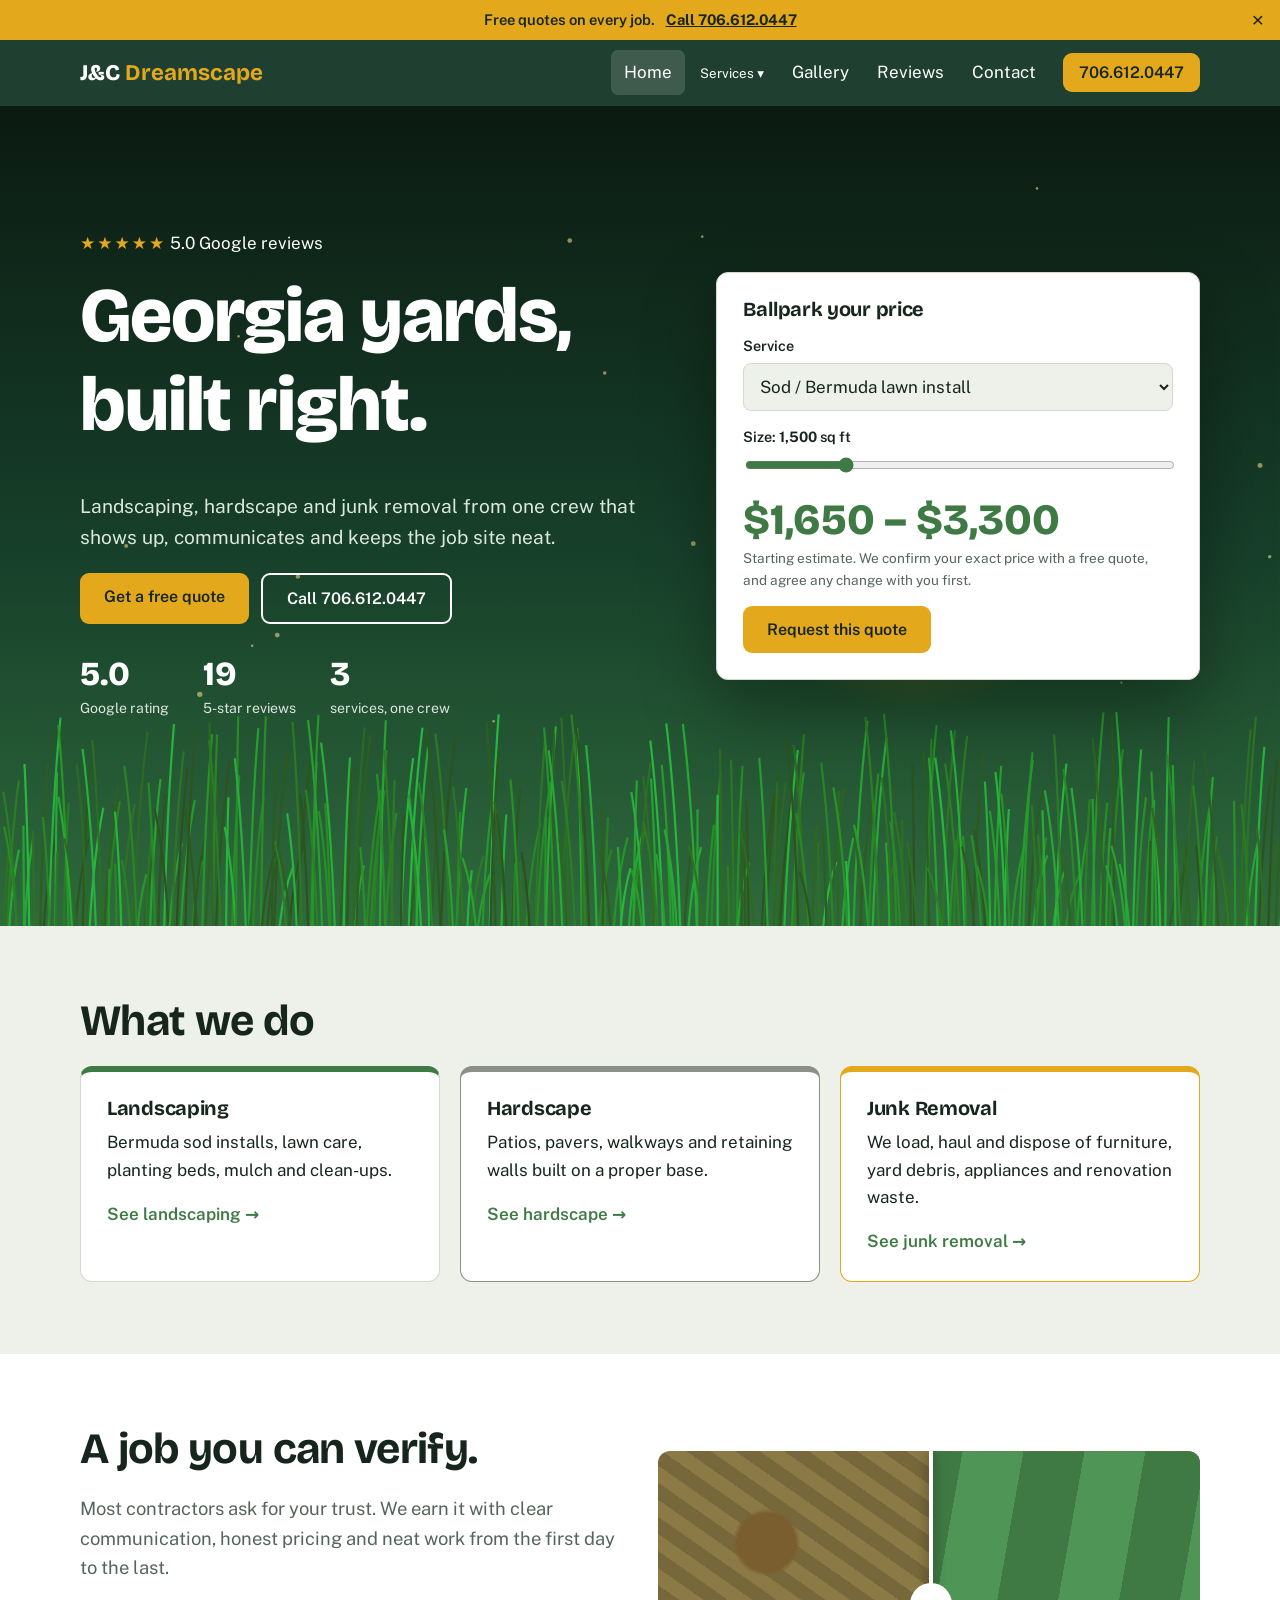
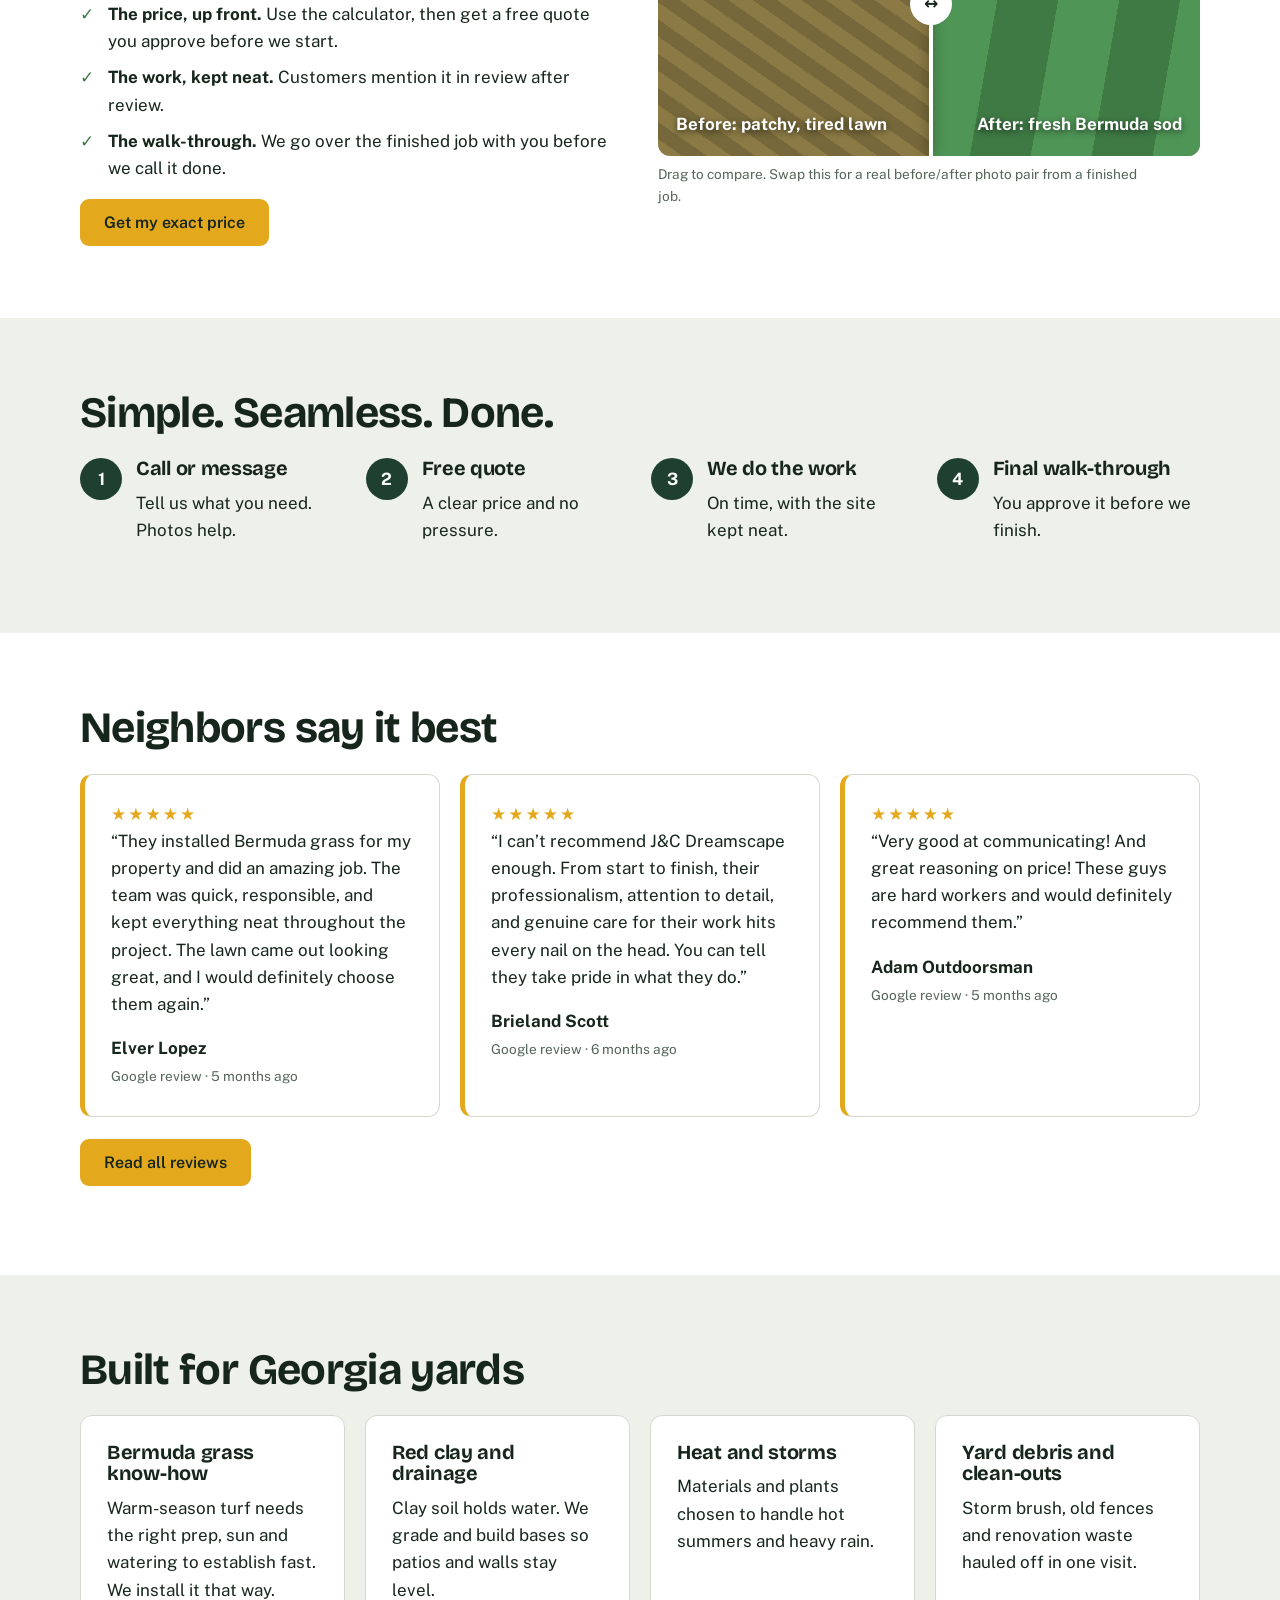
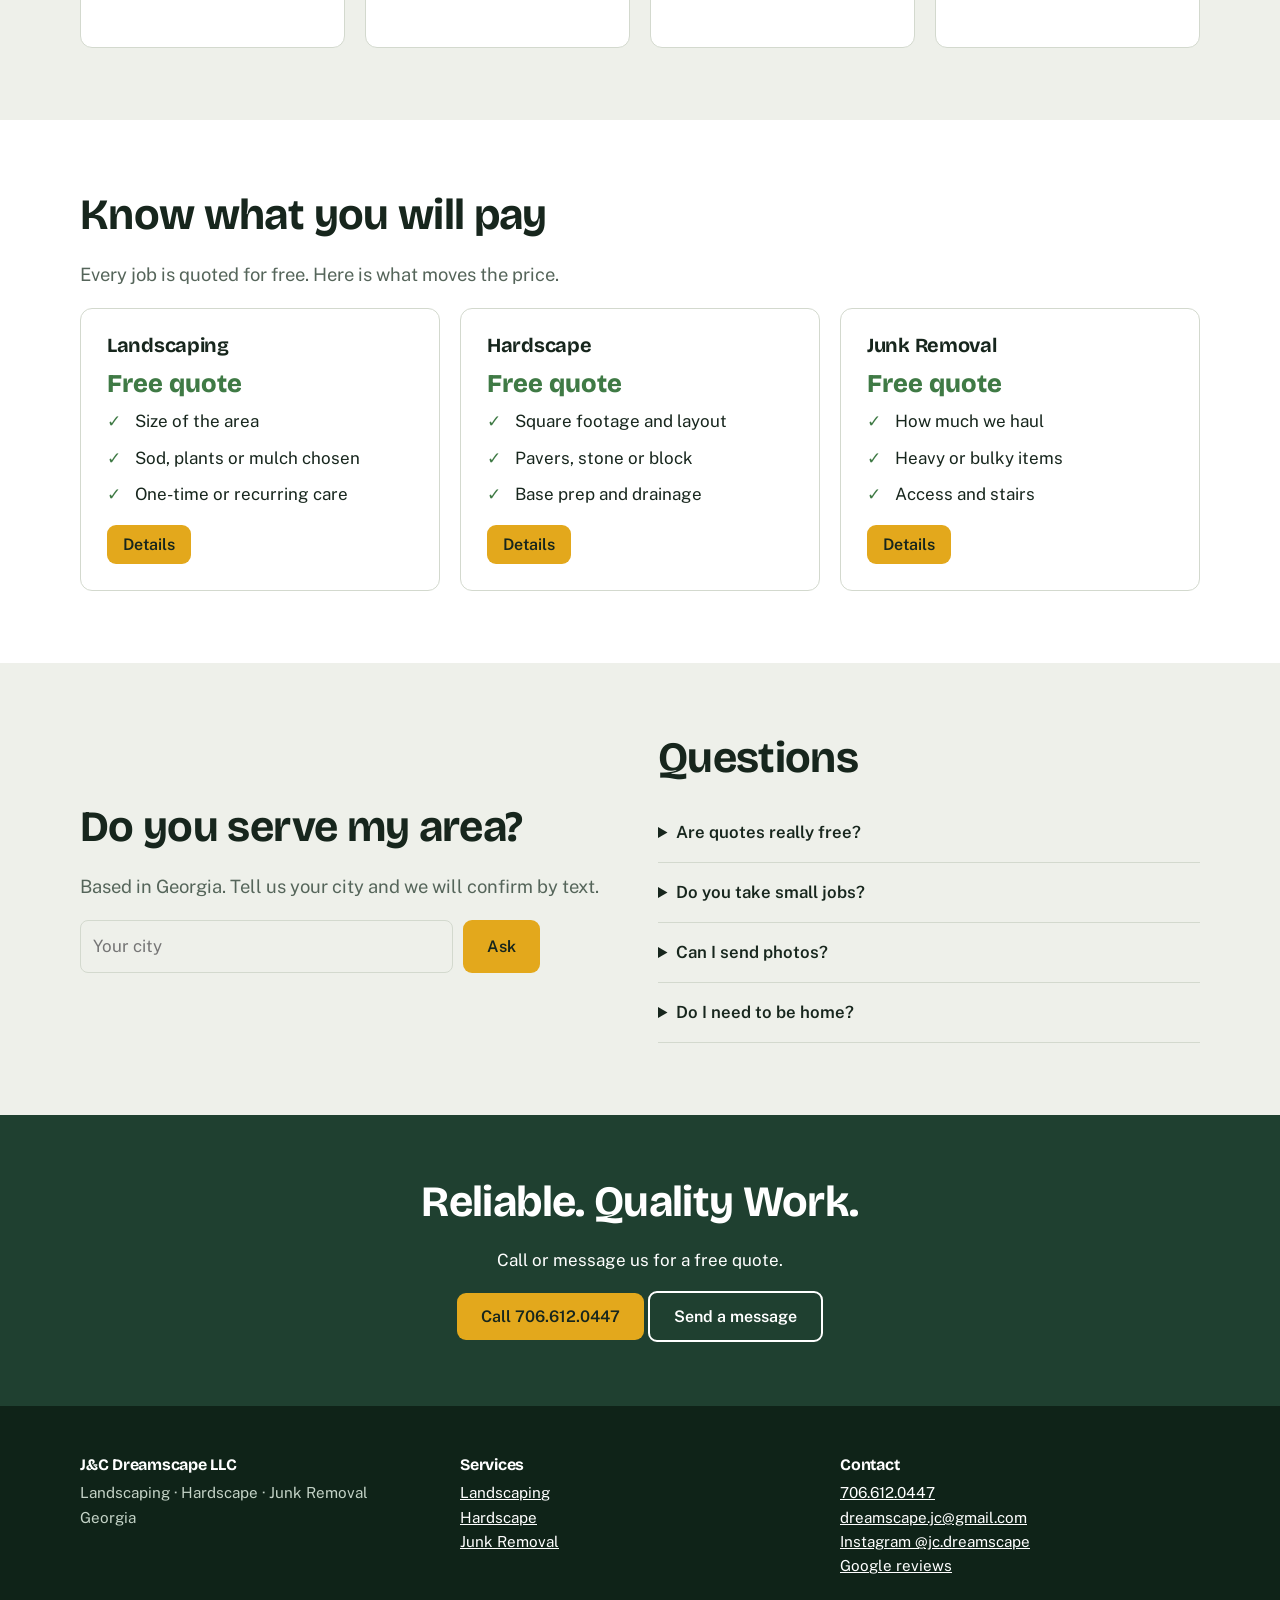
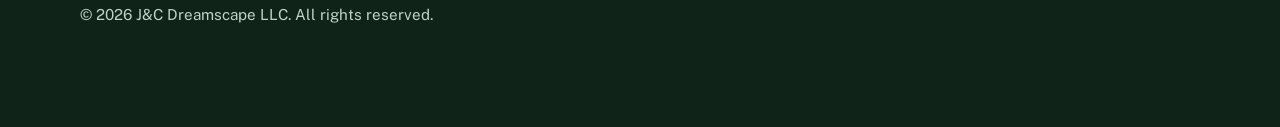
==== index.html @ 65efc514 "Initial commit" ====
<!DOCTYPE html>
<html lang="en"><head><meta charset="utf-8">
    <meta name="viewport" content="width=device-width, initial-scale=1, viewport-fit=cover">
<title>J&C Dreamscape | Landscaping, Hardscape & Junk Removal in Georgia</title>
<meta name="description" content="Reliable, quality landscaping, hardscape and junk removal in Georgia. 5.0 on Google. Call 706.612.0447 for a free quote.">
<meta name="theme-color" content="#1f4030">
<link rel="preconnect" href="https://fonts.googleapis.com">
<link rel="preconnect" href="https://fonts.gstatic.com" crossorigin>
<link href="https://fonts.googleapis.com/css2?family=Bricolage+Grotesque:wght@500;700;800&family=Public+Sans:wght@400;500;600&display=swap" rel="stylesheet">
<link rel="stylesheet" href="css/style.css">
<script type="application/ld+json">{"@context":"https://schema.org","@type":"LandscapingBusiness","name":"J&C Dreamscape LLC","telephone":"+1-706-612-0447","email":"dreamscape.jc@gmail.com","areaServed":"Georgia","aggregateRating":{"@type":"AggregateRating","ratingValue":"5.0","reviewCount":"19"}}</script>

</head><body data-svc="lawn">
<a class="skip" href="#main">Skip to content</a>

<div class="promo">Free quotes on every job. <a href="tel:+17066120447"><b>Call 706.612.0447</b></a><button aria-label="Close banner">×</button></div>
<header class="top"><div class="wrap"><a class="logo" href="index.html">J&amp;C <b>Dreamscape</b></a>
<button class="burger" aria-label="Menu" aria-expanded="false">Menu</button>
<nav id="nav" aria-label="Main">




<a href="index.html" class=on>Home</a>

<div class="dd">
    <button aria-expanded="false">Services ▾</button>
    <div class="menu">
<a href="landscaping.html">Landscaping<small>Sod, lawn care, beds</small></a>
<a href="hardscape.html">Hardscape<small>Patios, pavers, walls</small></a>
<a href="junk-removal.html">Junk Removal<small>Haul-away and clean-outs</small></a>
</div></div>
<a href="gallery.html">Gallery</a>
<a href="reviews.html">Reviews</a>
<a href="contact.html">Contact</a>
</nav><a class="btn sm call" href="tel:+17066120447">706.612.0447</a>

</div></header><main id="main">
    
    <section class="hero"><div class="sun"></div><canvas id="grass" aria-hidden="true"></canvas><div class="wrap"><div>
<p class="in" style="--d:.1s"><span class="stars">★★★★★</span> 5.0 Google reviews</p>
<h1 data-split>Georgia yards, built right.</h1><p class="in lead" style="--d:1s;color:#dbe8dc;font-size:1.2rem">Landscaping, hardscape and junk removal from one crew that shows up, communicates and keeps the job site neat.</p>
<div class="in" style="--d:1.2s;display:flex;gap:12px;flex-wrap:wrap;margin-top:20px"><a class="btn" href="contact.html#form">Get a free quote</a><a class="btn ghost" href="tel:+17066120447">Call 706.612.0447</a></div><div class="stats in" style="--d:1.4s"><div><b data-to="5" data-dec="1">0</b><span>Google rating</span></div><div><b data-to="19">0</b><span>5-star reviews</span></div><div><b data-to="3">0</b><span>services, one crew</span></div></div></div><div class="card calc in" style="--d:1.3s" id="quote"><h3>Ballpark your price</h3>
<label for="q-svc">Service</label><select id="q-svc"></select>
<label for="q-size">Size: <b id="q-val"></b> <span id="q-unit"></span></label><input id="q-size" type="range">
<div id="q-freq" style="display:none"><label>How often?</label><div class="seg"><button data-f="once" class="on">One-time</button><button data-f="weekly">Weekly −15%</button><button data-f="biweekly">Bi-weekly −10%</button><button data-f="monthly">Monthly −5%</button></div></div>
<div class="price" id="q-price">$0</div><p class="note">Starting estimate. We confirm your exact price with a free quote, and agree any change with you first.</p>
<a class="btn" id="q-go" href="contact.html#form">Request this quote</a></div></div></section><section class="sec"><div class="wrap"><h2>What we do</h2><div class="grid">
<div class="card svc rv"><h3>Landscaping</h3><p>Bermuda sod installs, lawn care, planting beds, mulch and clean-ups.</p><a class="more" href="landscaping.html">See landscaping →</a></div>
<div class="card svc rv"><h3>Hardscape</h3><p>Patios, pavers, walkways and retaining walls built on a proper base.</p><a class="more" href="hardscape.html">See hardscape →</a></div>
<div class="card svc rv"><h3>Junk Removal</h3><p>We load, haul and dispose of furniture, yard debris, appliances and renovation waste.</p><a class="more" href="junk-removal.html">See junk removal →</a></div></div></div></section>
<section class="sec alt"><div class="wrap two"><div><h2>A job you can verify.</h2><p class="lead">Most contractors ask for your trust. We earn it with clear communication, honest pricing and neat work from the first day to the last.</p>
<ul class="tick"><li><b>The price, up front.</b> Use the calculator, then get a free quote you approve before we start.</li><li><b>The work, kept neat.</b> Customers mention it in review after review.</li><li><b>The walk-through.</b> We go over the finished job with you before we call it done.</li></ul><a class="btn" href="contact.html#form">Get my exact price</a></div>
<div><div class="ba" style="--p:50%"><div class="b">Before: patchy, tired lawn</div><div class="a">After: fresh Bermuda sod</div><div class="bar"></div><input type="range" min="0" max="100" value="50" aria-label="Drag to compare before and after"></div><p class="note" style="margin-top:8px">Drag to compare. Swap this for a real before/after photo pair from a finished job.</p></div></div></section>
<section class="sec"><div class="wrap"><h2>Simple. Seamless. Done.</h2><div class="steps">
<div class="rv"><h3>Call or message</h3><p>Tell us what you need. Photos help.</p></div><div class="rv"><h3>Free quote</h3><p>A clear price and no pressure.</p></div><div class="rv"><h3>We do the work</h3><p>On time, with the site kept neat.</p></div><div class="rv"><h3>Final walk-through</h3><p>You approve it before we finish.</p></div></div></div></section>
<section class="sec alt"><div class="wrap"><h2>Neighbors say it best</h2><div class="grid"><figure class="card quote rv" style="margin:0"><div class="stars">★★★★★</div><p>“They installed Bermuda grass for my property and did an amazing job. The team was quick, responsible, and kept everything neat throughout the project. The lawn came out looking great, and I would definitely choose them again.”</p><b>Elver Lopez</b><br><span class="note">Google review · 5 months ago</span></figure><figure class="card quote rv" style="margin:0"><div class="stars">★★★★★</div><p>“I can’t recommend J&amp;C Dreamscape enough. From start to finish, their professionalism, attention to detail, and genuine care for their work hits every nail on the head. You can tell they take pride in what they do.”</p><b>Brieland Scott</b><br><span class="note">Google review · 6 months ago</span></figure><figure class="card quote rv" style="margin:0"><div class="stars">★★★★★</div><p>“Very good at communicating! And great reasoning on price! These guys are hard workers and would definitely recommend them.”</p><b>Adam Outdoorsman</b><br><span class="note">Google review · 5 months ago</span></figure></div><p style="margin-top:22px"><a class="btn" href="reviews.html">Read all reviews</a></p></div></section>
<section class="sec"><div class="wrap"><h2>Built for Georgia yards</h2><div class="grid">
<div class="card rv"><h3>Bermuda grass know-how</h3><p>Warm-season turf needs the right prep, sun and watering to establish fast. We install it that way.</p></div>
<div class="card rv"><h3>Red clay and drainage</h3><p>Clay soil holds water. We grade and build bases so patios and walls stay level.</p></div>
<div class="card rv"><h3>Heat and storms</h3><p>Materials and plants chosen to handle hot summers and heavy rain.</p></div>
<div class="card rv"><h3>Yard debris and clean-outs</h3><p>Storm brush, old fences and renovation waste hauled off in one visit.</p></div></div></div></section>
<section class="sec alt"><div class="wrap"><h2>Know what you will pay</h2><p class="lead">Every job is quoted for free. Here is what moves the price.</p><div class="grid">
<div class="card"><h3>Landscaping</h3><p class="price" style="font-size:1.6rem">Free quote</p><ul class="tick"><li>Size of the area</li><li>Sod, plants or mulch chosen</li><li>One-time or recurring care</li></ul><a class="btn sm" href="landscaping.html">Details</a></div>
<div class="card"><h3>Hardscape</h3><p class="price" style="font-size:1.6rem">Free quote</p><ul class="tick"><li>Square footage and layout</li><li>Pavers, stone or block</li><li>Base prep and drainage</li></ul><a class="btn sm" href="hardscape.html">Details</a></div>
<div class="card"><h3>Junk Removal</h3><p class="price" style="font-size:1.6rem">Free quote</p><ul class="tick"><li>How much we haul</li><li>Heavy or bulky items</li><li>Access and stairs</li></ul><a class="btn sm" href="junk-removal.html">Details</a></div></div></div></section>
<section class="sec"><div class="wrap two"><div><h2>Do you serve my area?</h2><p class="lead">Based in Georgia. Tell us your city and we will confirm by text.</p>
<form id="area" style="display:flex;gap:10px;max-width:460px"><input id="area-c" placeholder="Your city" required aria-label="Your city"><button class="btn" type="submit">Ask</button></form>
<!-- EDIT: add the cities J&C serves as chips here -->
</div><div><h2>Questions</h2>
<details><summary>Are quotes really free?</summary><p>Yes. Call or message us and we will price your job at no cost.</p></details>
<details><summary>Do you take small jobs?</summary><p>Yes. One patio, one truck load or one yard refresh are all fine.</p></details>
<details><summary>Can I send photos?</summary><p>Please do. Text photos to 706.612.0447 for a faster quote.</p></details>
<details><summary>Do I need to be home?</summary><p>Not always. Tell us how to access the property and we will confirm the plan with you.</p></details></div></div></section></main>
<section class="band"><div class="wrap"><h2>Reliable. Quality Work.</h2><p>Call or message us for a free quote.</p><a class="btn" href="tel:+17066120447">Call 706.612.0447</a> <a class="btn ghost" href="contact.html#form">Send a message</a></div></section>
<footer><div class="wrap grid"><div><h3>J&amp;C Dreamscape LLC</h3><p>Landscaping · Hardscape · Junk Removal<br>Georgia</p></div>
<div><h3>Services</h3><a href="landscaping.html">Landscaping</a><br><a href="hardscape.html">Hardscape</a><br><a href="junk-removal.html">Junk Removal</a></div>
<div><h3>Contact</h3><a href="tel:+17066120447">706.612.0447</a><br><a href="mailto:dreamscape.jc@gmail.com">dreamscape.jc@gmail.com</a><br><a href="https://www.instagram.com/jc.dreamscape" rel="noopener">Instagram @jc.dreamscape</a><br><a href="https://www.google.com/maps/search/J%26C+Dreamscape+LLC" rel="noopener">Google reviews</a></div></div>
<div class="wrap" style="margin-top:24px">© <span data-year></span> J&amp;C Dreamscape LLC. All rights reserved.</div></footer>
<div class="sticky"><a class="btn" href="tel:+17066120447">Call now</a><a class="btn ghost" style="color:#fff" href="contact.html#form">Free quote</a></div>
<div class="modal" id="pop" role="dialog" aria-modal="true" aria-label="Free quote"><div class="card"><button class="x" aria-label="Close">×</button><h3>Before you go: a free quote is a call away.</h3><p>Send a photo of your yard or the pile you want gone and we will price it, no pressure.</p><a class="btn" href="contact.html#form">Get my free quote</a> <button class="btn ghost sm" data-close>No thanks</button></div></div>
<script src="js/script.js"></script></body></html>
---- css/style.css ----
/* J&C Dreamscape — shared styles */
:root{--bg:#eef0ea;--surf:#fff;--ink:#17261d;--mut:#55655a;--moss:#1f4030;--deep:#0f2318;--turf:#3f7a45;--turf2:#4b8c51;--sun:#e3a81c;--line:#d3d9ce;--r:12px;color-scheme:light}
@media(prefers-color-scheme:dark){:root{--bg:#101a14;--surf:#17241c;--ink:#e8eee6;--mut:#a3b3a6;--moss:#0b130e;--turf:#5da064;--line:#2a3b2f;color-scheme:dark}}
*{box-sizing:border-box}html{scroll-behavior:smooth}
body{margin:0;background:var(--bg);color:var(--ink);font:400 17px/1.6 "Public Sans",system-ui,sans-serif;padding-bottom:env(safe-area-inset-bottom,0)}
h1,h2,h3{font-family:"Bricolage Grotesque","Arial Narrow",system-ui,sans-serif;line-height:1.08;margin:0 0 .5em;letter-spacing:-.015em}
h1{font-size:clamp(2.5rem,6.2vw,4.8rem);font-weight:800}
h2{font-size:clamp(1.8rem,3.6vw,2.7rem);font-weight:700}
h3{font-size:1.25rem;font-weight:700}
p{margin:0 0 1em;max-width:62ch}a{color:inherit}img,canvas{max-width:100%}
.wrap{max-width:1160px;margin:0 auto;padding:0 20px}
.sec{padding:72px 0}.sec.alt{background:var(--surf)}.lead{font-size:1.15rem;color:var(--mut)}
.skip{position:absolute;left:-999px}.skip:focus{left:10px;top:10px;background:#fff;color:#000;padding:8px;z-index:99}
:focus-visible{outline:3px solid var(--sun);outline-offset:2px}

/* announcement + header */
.promo{background:var(--sun);
    color:#17261d;font-size:.92rem;
    font-weight:600;text-align:center;
    padding:8px 40px;position:relative}

.promo a{margin-left:8px}.promo button{position:absolute;
    right:10px;top:50%;transform:translateY(-50%);
    background:none;border:0;font-size:1.3rem;cursor:pointer;color:inherit}
    
header.top{position:sticky;top:0;z-index:40;background:var(--moss);color:#fff;transition:box-shadow .3s}
header.top.scrolled{box-shadow:0 6px 24px rgba(0,0,0,.3)}
header .wrap{display:flex;align-items:center;gap:14px;height:66px}
.logo{font:800 1.4rem "Bricolage Grotesque",sans-serif;text-decoration:none;margin-right:auto}.logo b{color:var(--sun)}
nav{display:flex;
    gap:2px;
    align-items:center}

nav>a,
.dd>button{color:#fff;
    text-decoration:none;
    padding:9px 13px;border-radius:7px;
    font:500 .95rem inherit;
    font-family:inherit;background:none;border:0;
    cursor:pointer}
    
nav>a:hover,nav>a.on,.dd>button:hover{background:rgba(255,255,255,.14)}

.dd{position:relative}.dd 
.menu{display:none;
    position:absolute;top:100%;left:0;
    min-width:240px;background:var(--surf);
    color:var(--ink);
    border:1px solid var(--line);
    border-radius:var(--r);
    padding:8px;box-shadow:0 18px 40px rgba(0,0,0,.25)}

.dd.open .menu,.dd:hover .menu{display:block}

.menu a{display:block;
    text-decoration:none;
    padding:10px 12px;border-radius:8px}
    .menu a:hover{background:var(--bg)}
    .menu small{display:block;color:var(--mut)}
.burger{display:none;
    background:none;
    border:2px solid #fff;
    color:#fff;
    border-radius:7px;
    padding:6px 11px;
    font:inherit}
@media(max-width:900px){.burger{display:block}nav{display:none;
    position:absolute;top:100%;left:0;right:0;background:var(--moss);
    flex-direction:column;align-items:stretch;
    padding:10px 20px 20px}nav.open{display:flex}.dd 

    .menu{display:block;position:static;background:transparent;
        color:#fff;border:0;box-shadow:none;padding:0 0 0 12px}
        .menu a:hover{background:rgba(255,255,255,.12)}
        .menu small{display:none}.dd>button{text-align:left;
            width:100%}header .btn.call{display:none}}

/* buttons */
.btn{display:inline-block;background:var(--sun);color:#17261d;font:600 1rem "Public Sans",sans-serif;padding:14px 24px;border-radius:9px;text-decoration:none;border:0;cursor:pointer;transition:transform .15s ease,box-shadow .2s;will-change:transform}
.btn:hover{box-shadow:0 10px 24px rgba(227,168,28,.4)}.btn.ghost{background:transparent;color:inherit;border:2px solid currentColor}.btn.sm{padding:10px 16px}

/* hero */
.hero{position:relative;overflow:hidden;color:#fff;min-height:min(92vh,820px);display:flex;align-items:center;background:linear-gradient(180deg,#0b1a12 0%,#17402a 55%,#2f6a3c 100%);isolation:isolate}
.hero.short{min-height:420px}
.hero canvas{position:absolute;inset:0;width:100%;height:100%;z-index:-1}
.sun{position:absolute;right:12%;bottom:26%;width:420px;height:420px;border-radius:50%;background:radial-gradient(circle,rgba(255,214,102,.75),rgba(227,168,28,.25) 45%,transparent 70%);z-index:-2;filter:blur(6px);animation:pulse 7s ease-in-out infinite;will-change:transform}
@keyframes pulse{50%{opacity:.75;scale:1.08}}
.hero .wrap{display:grid;grid-template-columns:1.1fr .9fr;gap:44px;align-items:center;padding-top:60px;padding-bottom:140px;width:100%}
.hero.short .wrap{grid-template-columns:1fr;padding-bottom:90px}
@media(max-width:900px){.hero .wrap{grid-template-columns:1fr;padding-bottom:110px}}
.w{display:inline-block;overflow:hidden;vertical-align:bottom;padding-bottom:.08em}.w>span{display:inline-block;transform:translateY(110%);animation:rise .9s cubic-bezier(.2,.8,.2,1) forwards;animation-delay:calc(var(--i)*70ms + 250ms)}
@keyframes rise{to{transform:none}}
.in{opacity:0;animation:fade .8s ease forwards;animation-delay:var(--d,1s)}@keyframes fade{to{opacity:1}}
.chips{display:flex;gap:10px;flex-wrap:wrap;margin:22px 0 0;padding:0;list-style:none}
.chips li{background:rgba(255,255,255,.12);backdrop-filter:blur(6px);border:1px solid rgba(255,255,255,.2);padding:7px 14px;border-radius:99px;font-size:.9rem}
.stars{color:var(--sun);letter-spacing:2px}
.stats{display:flex;gap:34px;margin-top:30px}.stats b{display:block;font:800 2.1rem "Bricolage Grotesque",sans-serif}.stats span{font-size:.88rem;opacity:.85}

/* cards + grids */
.card{background:var(--surf);color:var(--ink);border:1px solid var(--line);border-radius:var(--r);padding:26px}
.grid{display:grid;gap:20px;grid-template-columns:repeat(auto-fit,minmax(260px,1fr))}
.svc{border-top:6px solid var(--turf);transition:transform .25s}.svc:hover{transform:translateY(-6px)}.svc:nth-child(2){border-color:#8a8f87}.svc:nth-child(3){border-color:var(--sun)}
.svc .more{font-weight:600;color:var(--turf);text-decoration:none}
ul.tick{list-style:none;padding:0;margin:0 0 1em}ul.tick li{padding-left:28px;position:relative;margin:9px 0}ul.tick li:before{content:"✓";position:absolute;left:0;color:var(--turf);font-weight:800}
.steps{display:grid;gap:22px;grid-template-columns:repeat(auto-fit,minmax(230px,1fr));counter-reset:s}
.steps>div{counter-increment:s;position:relative;padding-left:56px}.steps>div:before{content:counter(s);position:absolute;left:0;top:0;width:42px;height:42px;border-radius:50%;background:var(--moss);color:#fff;display:grid;place-items:center;font-weight:700}
.rv{opacity:0;transform:translateY(24px);transition:opacity .7s,transform .7s}.rv.show{opacity:1;transform:none}
.quote{border-left:5px solid var(--sun)}.quote p{max-width:none}

/* quote calculator */
.calc{color:var(--ink);box-shadow:0 30px 70px rgba(0,0,0,.35)}
label{display:block;font-weight:600;font-size:.9rem;margin:14px 0 6px}
input,select,textarea{width:100%;padding:12px;border:1px solid var(--line);border-radius:8px;background:var(--bg);color:var(--ink);font:inherit}
input[type=range]{padding:0;accent-color:var(--turf)}
.seg{display:flex;gap:6px;flex-wrap:wrap}.seg button{flex:1;padding:9px 6px;border:1px solid var(--line);background:var(--bg);color:var(--ink);border-radius:8px;cursor:pointer;font:inherit;font-size:.88rem}.seg button.on{background:var(--moss);color:#fff;border-color:var(--moss)}
.price{font:800 2.7rem "Bricolage Grotesque",sans-serif;color:var(--turf);margin:12px 0 2px;transition:opacity .2s}
.note{font-size:.85rem;color:var(--mut)}

/* before/after */
.ba{position:relative;aspect-ratio:16/9;border-radius:var(--r);overflow:hidden;user-select:none;touch-action:pan-y}
.ba .a,.ba .b{position:absolute;inset:0;display:flex;align-items:flex-end;padding:18px;font-weight:700;color:#fff;text-shadow:0 2px 6px rgba(0,0,0,.6)}
.ba .b{background:radial-gradient(circle at 20% 30%,#7a5e2f 0 6%,transparent 7%),radial-gradient(circle at 70% 60%,#6b5128 0 8%,transparent 9%),repeating-linear-gradient(35deg,#8b7a45 0 14px,#76683a 14px 28px);}
.ba .a{background:repeating-linear-gradient(100deg,#3f7a45 0 60px,#4f9556 60px 120px);clip-path:inset(0 0 0 var(--p,50%))}
.ba .a{justify-content:flex-end}
.ba input{position:absolute;inset:0;opacity:0;cursor:ew-resize;height:100%}
.ba .bar{position:absolute;top:0;bottom:0;left:var(--p,50%);width:4px;background:#fff;box-shadow:0 0 12px rgba(0,0,0,.5);pointer-events:none}
.ba .bar:after{content:"↔";position:absolute;top:50%;left:50%;translate:-50% -50%;background:#fff;color:#17261d;width:42px;height:42px;border-radius:50%;display:grid;place-items:center;font-weight:800}

/* misc */
details{border-bottom:1px solid var(--line);padding:16px 0}summary{cursor:pointer;font-weight:600;font-size:1.05rem}details p{margin:10px 0 0}
.two{display:grid;gap:36px;grid-template-columns:1fr 1fr;align-items:center}@media(max-width:860px){.two{grid-template-columns:1fr}}
.gal{display:grid;gap:14px;grid-template-columns:repeat(auto-fill,minmax(260px,1fr))}.gal div{aspect-ratio:4/3;border-radius:var(--r);display:flex;align-items:flex-end;padding:14px;color:#fff;font-weight:600;text-shadow:0 2px 6px rgba(0,0,0,.6)}
.g1{background:repeating-linear-gradient(100deg,#3f7a45 0 40px,#4f9556 40px 80px)}.g2{background:repeating-linear-gradient(45deg,#8a8f87 0 26px,#a2a79f 26px 52px)}.g3{background:linear-gradient(135deg,#5b4a33,#8a7355)}.g4{background:linear-gradient(160deg,#2e5a3a,#6b9a55)}
.band{background:var(--moss);color:#fff;text-align:center;padding:64px 0}.band p{margin-inline:auto}
.cities{display:flex;flex-wrap:wrap;gap:10px;padding:0;list-style:none}.cities li{background:var(--surf);border:1px solid var(--line);padding:7px 14px;border-radius:99px}
footer{background:var(--deep);color:#c3d2c6;padding:50px 0 100px;font-size:.95rem}footer a{color:#fff}footer .grid{grid-template-columns:repeat(auto-fit,minmax(200px,1fr))}footer h3{color:#fff;font-size:1rem}
.sticky{position:fixed;left:0;right:0;bottom:0;z-index:45;display:none;gap:8px;padding:10px 14px calc(10px + env(safe-area-inset-bottom,0));background:var(--moss)}.sticky .btn{flex:1;text-align:center}@media(max-width:900px){.sticky{display:flex}}
.modal{position:fixed;inset:0;z-index:60;background:rgba(5,15,9,.7);display:none;place-items:center;padding:20px}.modal.open{display:grid}.modal .card{max-width:440px;position:relative;animation:pop .35s cubic-bezier(.2,.9,.3,1.3)}.modal .x{position:absolute;right:12px;top:8px;background:none;border:0;font-size:1.6rem;cursor:pointer;color:inherit}
@keyframes pop{from{transform:scale(.85);opacity:0}}
@media(prefers-reduced-motion:reduce){*{animation:none!important;transition:none!important}.w>span{transform:none}.in,.rv{opacity:1;transform:none}}
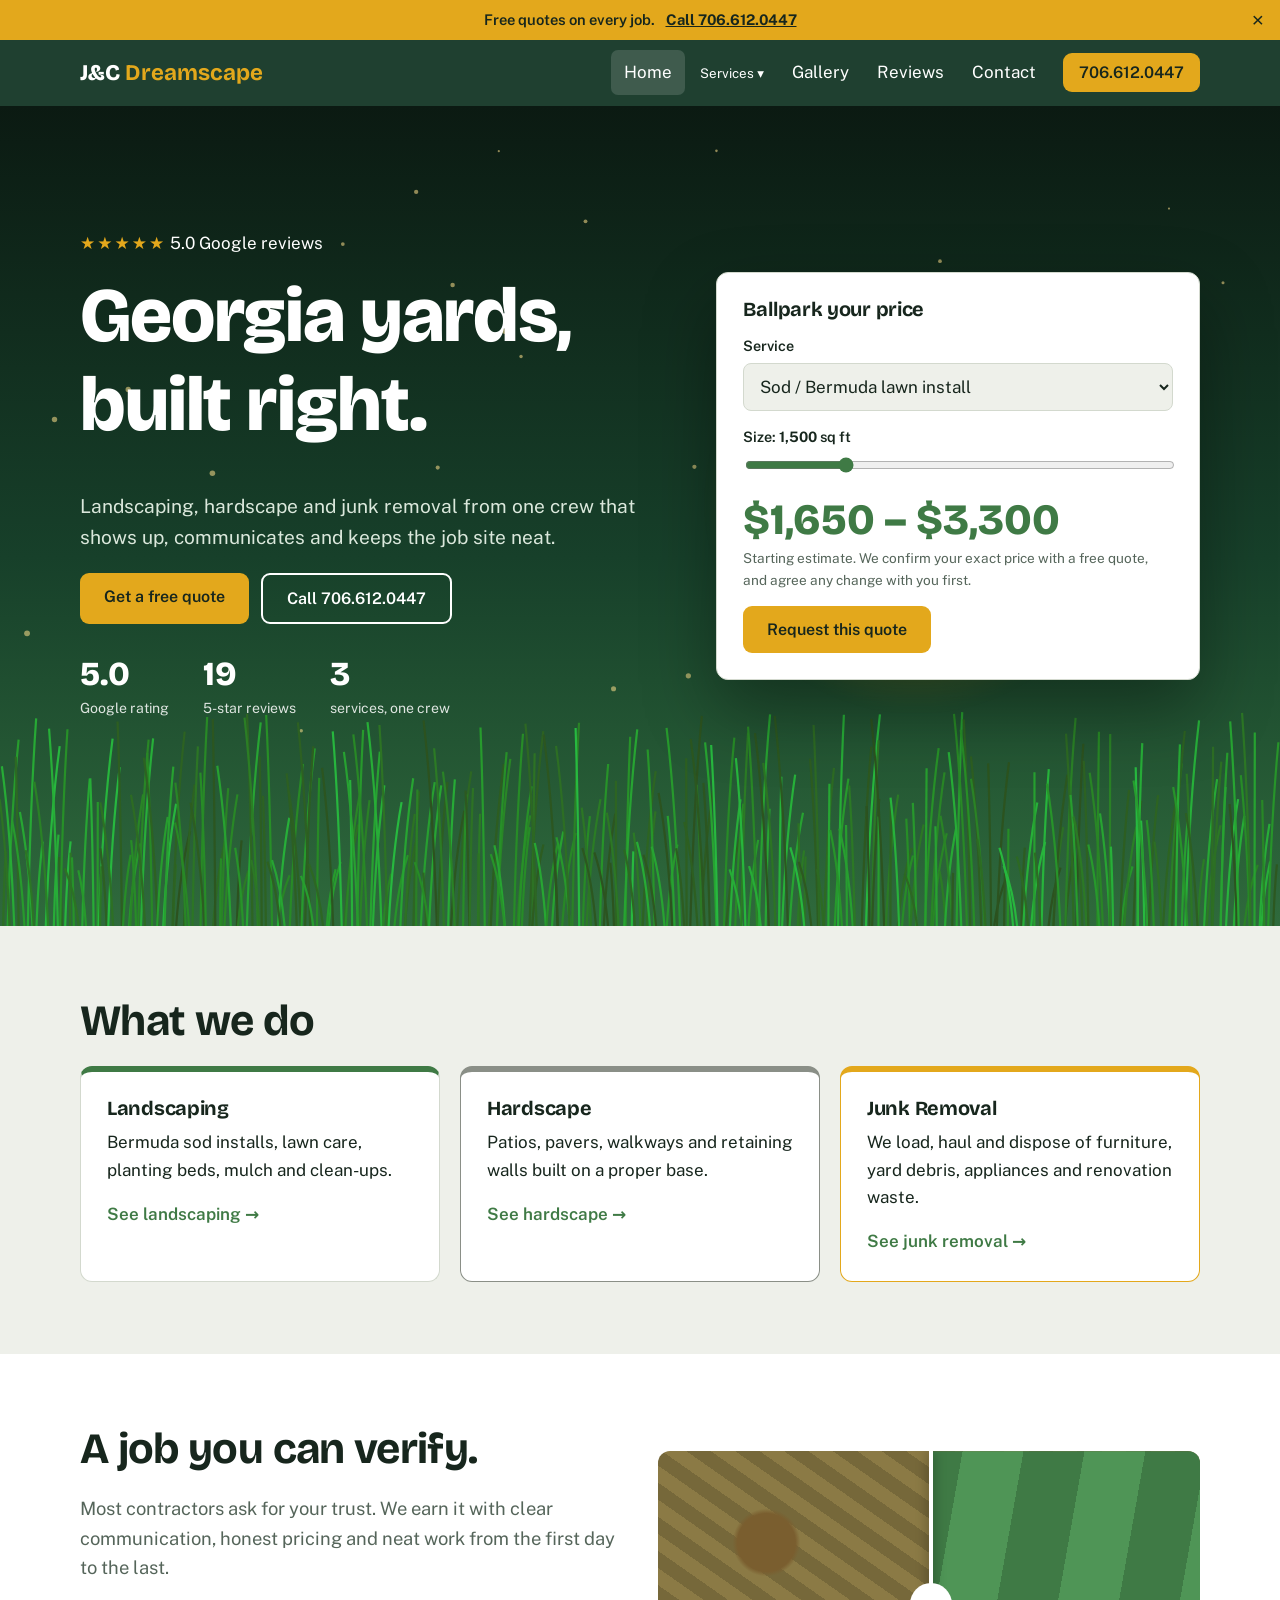
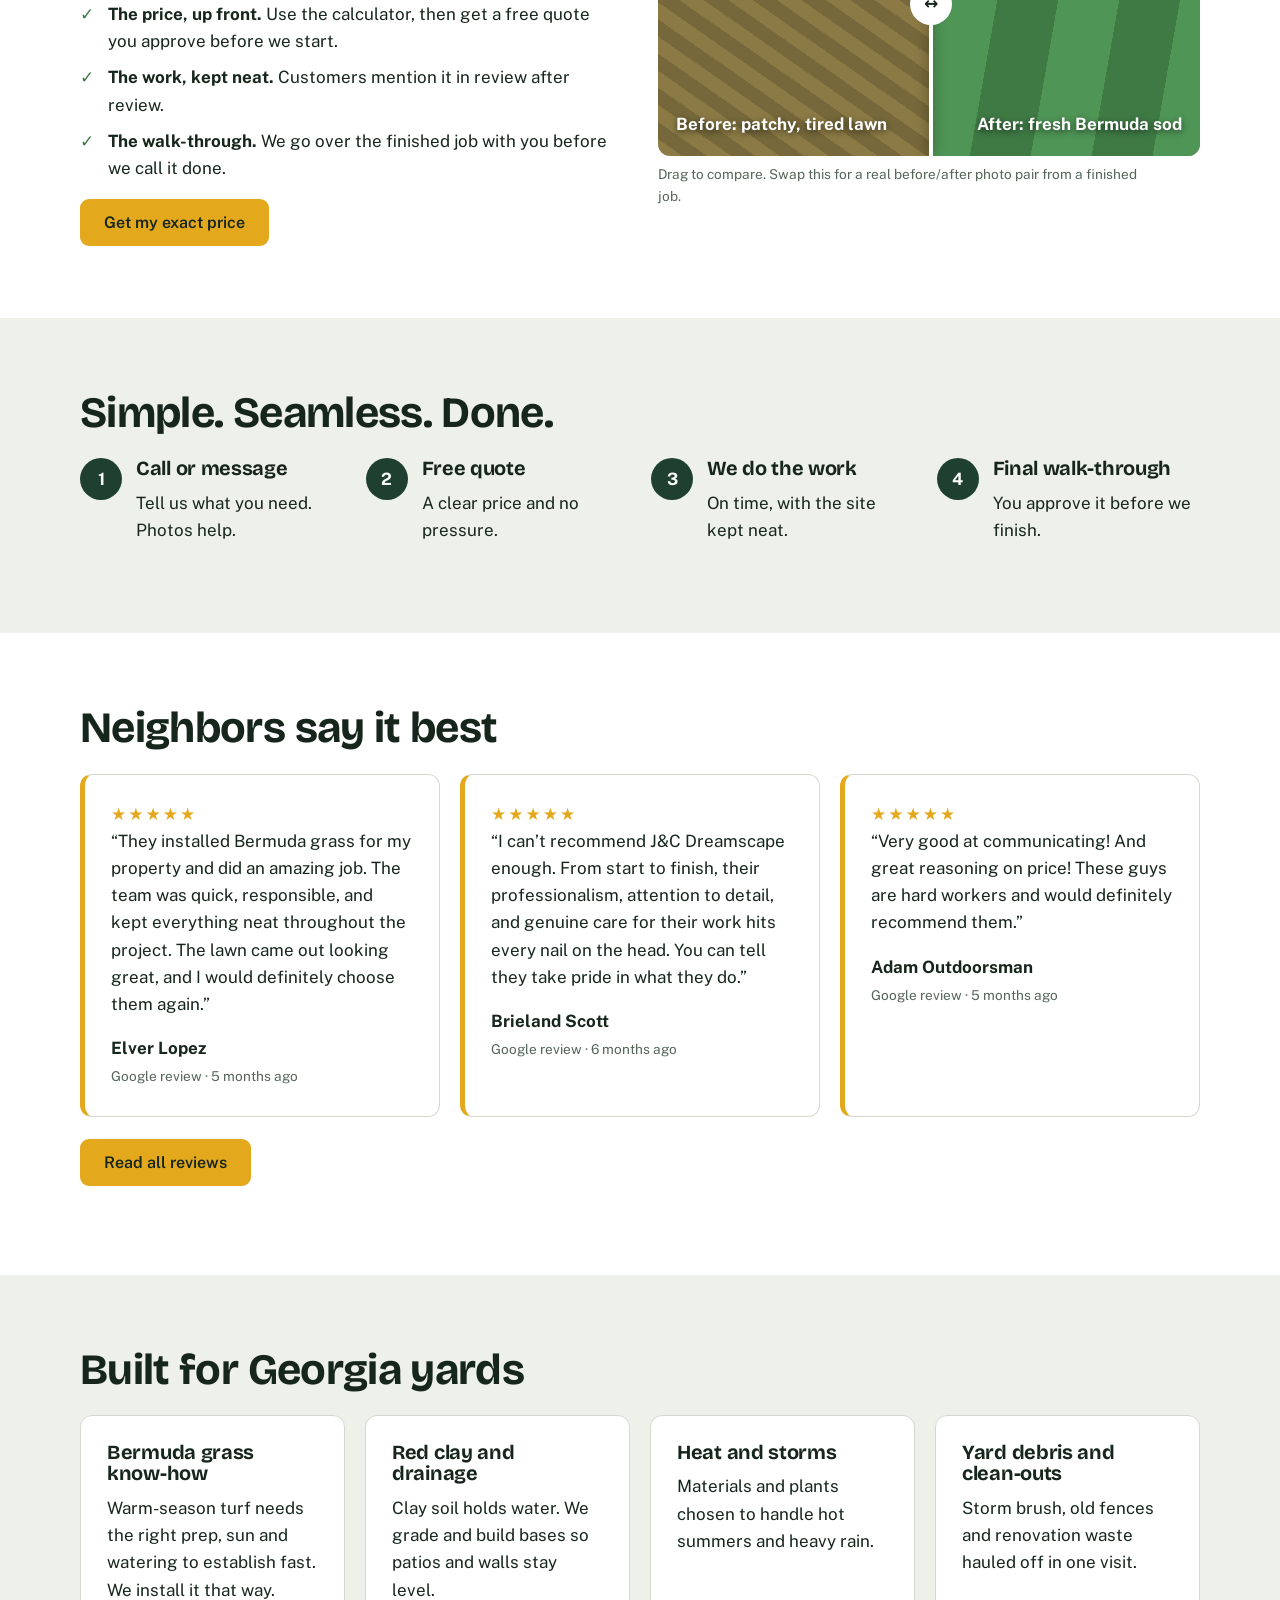
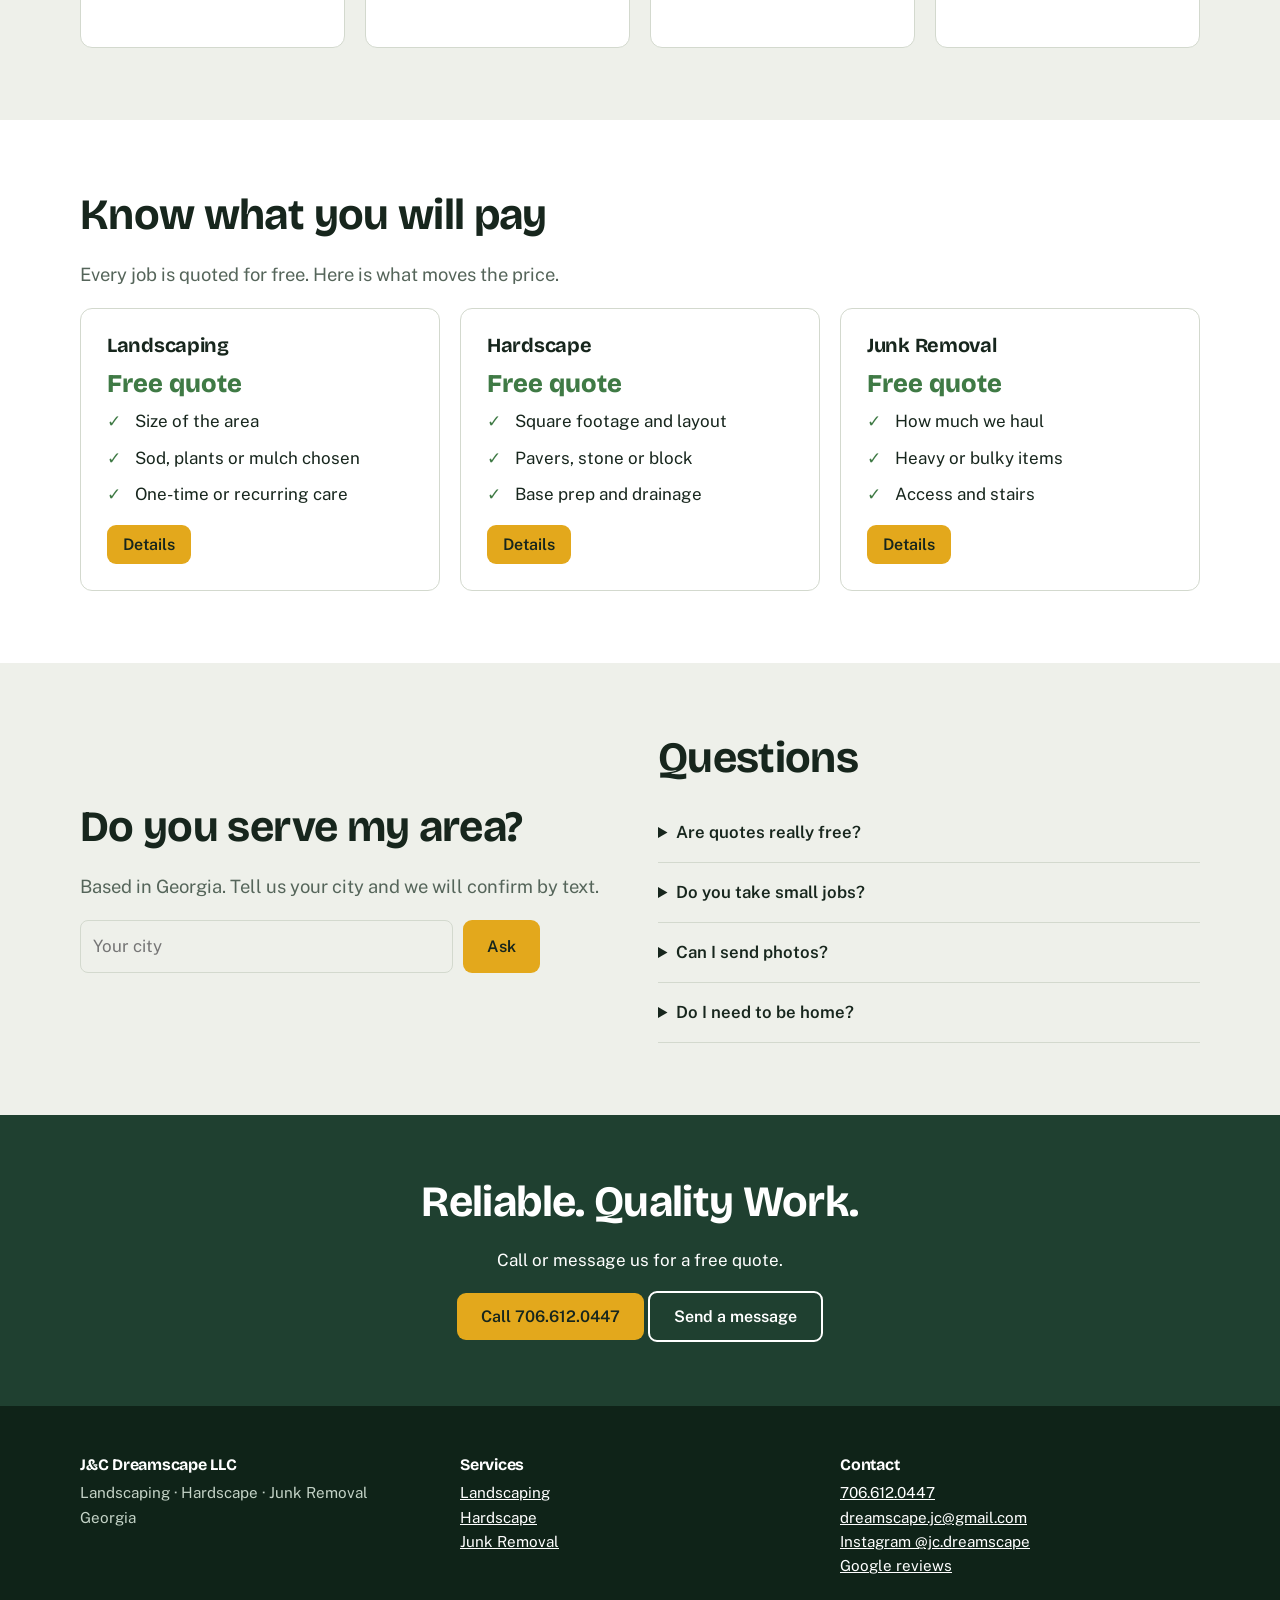
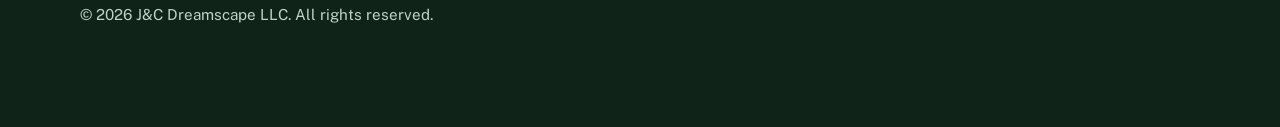
==== commit edfa18e3: "format codes" ====
--- a/index.html
+++ b/index.html
@@ -1,82 +1,708 @@
-<!DOCTYPE html>
-<html lang="en"><head><meta charset="utf-8">
-    <meta name="viewport" content="width=device-width, initial-scale=1, viewport-fit=cover">
-<title>J&C Dreamscape | Landscaping, Hardscape & Junk Removal in Georgia</title>
-<meta name="description" content="Reliable, quality landscaping, hardscape and junk removal in Georgia. 5.0 on Google. Call 706.612.0447 for a free quote.">
-<meta name="theme-color" content="#1f4030">
-<link rel="preconnect" href="https://fonts.googleapis.com">
-<link rel="preconnect" href="https://fonts.gstatic.com" crossorigin>
-<link href="https://fonts.googleapis.com/css2?family=Bricolage+Grotesque:wght@500;700;800&family=Public+Sans:wght@400;500;600&display=swap" rel="stylesheet">
-<link rel="stylesheet" href="css/style.css">
-<script type="application/ld+json">{"@context":"https://schema.org","@type":"LandscapingBusiness","name":"J&C Dreamscape LLC","telephone":"+1-706-612-0447","email":"dreamscape.jc@gmail.com","areaServed":"Georgia","aggregateRating":{"@type":"AggregateRating","ratingValue":"5.0","reviewCount":"19"}}</script>
+<!doctype html>
+<html lang="en">
+  <head>
+    <meta charset="utf-8" />
+    <meta
+      name="viewport"
+      content="width=device-width, initial-scale=1, viewport-fit=cover"
+    />
+    <title>
+      J&C Dreamscape | Landscaping, Hardscape & Junk Removal
+      in Georgia
+    </title>
+    <meta
+      name="description"
+      content="Reliable, quality landscaping, hardscape and junk removal in Georgia. 5.0 on Google. Call 706.612.0447 for a free quote."
+    />
+    <meta
+      name="theme-color"
+      content="#1f4030"
+    />
+    <link
+      rel="preconnect"
+      href="https://fonts.googleapis.com"
+    />
+    <link
+      rel="preconnect"
+      href="https://fonts.gstatic.com"
+      crossorigin
+    />
+    <link
+      href="https://fonts.googleapis.com/css2?family=Bricolage+Grotesque:wght@500;700;800&family=Public+Sans:wght@400;500;600&display=swap"
+      rel="stylesheet"
+    />
+    <link
+      rel="stylesheet"
+      href="css/style.css"
+    />
+    <script type="application/ld+json">
+      {
+        "@context": "https://schema.org",
+        "@type": "LandscapingBusiness",
+        "name": "J&C Dreamscape LLC",
+        "telephone": "+1-706-612-0447",
+        "email": "dreamscape.jc@gmail.com",
+        "areaServed": "Georgia",
+        "aggregateRating": {
+          "@type": "AggregateRating",
+          "ratingValue": "5.0",
+          "reviewCount": "19"
+        }
+      }
+    </script>
+  </head>
+  <body data-svc="lawn">
+    <a
+      class="skip"
+      href="#main"
+      >Skip to content</a
+    >
 
-</head><body data-svc="lawn">
-<a class="skip" href="#main">Skip to content</a>
+    <div class="promo">
+      Free quotes on every job.
+      <a href="tel:+17066120447"><b>Call 706.612.0447</b></a
+      ><button aria-label="Close banner">×</button>
+    </div>
+    <header class="top">
+      <div class="wrap">
+        <a
+          class="logo"
+          href="index.html"
+          >J&amp;C <b>Dreamscape</b></a
+        >
+        <button
+          class="burger"
+          aria-label="Menu"
+          aria-expanded="false"
+        >
+          Menu
+        </button>
+        <nav
+          id="nav"
+          aria-label="Main"
+        >
+          <a
+            href="index.html"
+            class="on"
+            >Home</a
+          >
 
-<div class="promo">Free quotes on every job. <a href="tel:+17066120447"><b>Call 706.612.0447</b></a><button aria-label="Close banner">×</button></div>
-<header class="top"><div class="wrap"><a class="logo" href="index.html">J&amp;C <b>Dreamscape</b></a>
-<button class="burger" aria-label="Menu" aria-expanded="false">Menu</button>
-<nav id="nav" aria-label="Main">
-
-
-
-
-<a href="index.html" class=on>Home</a>
-
-<div class="dd">
-    <button aria-expanded="false">Services ▾</button>
-    <div class="menu">
-<a href="landscaping.html">Landscaping<small>Sod, lawn care, beds</small></a>
-<a href="hardscape.html">Hardscape<small>Patios, pavers, walls</small></a>
-<a href="junk-removal.html">Junk Removal<small>Haul-away and clean-outs</small></a>
-</div></div>
-<a href="gallery.html">Gallery</a>
-<a href="reviews.html">Reviews</a>
-<a href="contact.html">Contact</a>
-</nav><a class="btn sm call" href="tel:+17066120447">706.612.0447</a>
-
-</div></header><main id="main">
-    
-    <section class="hero"><div class="sun"></div><canvas id="grass" aria-hidden="true"></canvas><div class="wrap"><div>
-<p class="in" style="--d:.1s"><span class="stars">★★★★★</span> 5.0 Google reviews</p>
-<h1 data-split>Georgia yards, built right.</h1><p class="in lead" style="--d:1s;color:#dbe8dc;font-size:1.2rem">Landscaping, hardscape and junk removal from one crew that shows up, communicates and keeps the job site neat.</p>
-<div class="in" style="--d:1.2s;display:flex;gap:12px;flex-wrap:wrap;margin-top:20px"><a class="btn" href="contact.html#form">Get a free quote</a><a class="btn ghost" href="tel:+17066120447">Call 706.612.0447</a></div><div class="stats in" style="--d:1.4s"><div><b data-to="5" data-dec="1">0</b><span>Google rating</span></div><div><b data-to="19">0</b><span>5-star reviews</span></div><div><b data-to="3">0</b><span>services, one crew</span></div></div></div><div class="card calc in" style="--d:1.3s" id="quote"><h3>Ballpark your price</h3>
-<label for="q-svc">Service</label><select id="q-svc"></select>
-<label for="q-size">Size: <b id="q-val"></b> <span id="q-unit"></span></label><input id="q-size" type="range">
-<div id="q-freq" style="display:none"><label>How often?</label><div class="seg"><button data-f="once" class="on">One-time</button><button data-f="weekly">Weekly −15%</button><button data-f="biweekly">Bi-weekly −10%</button><button data-f="monthly">Monthly −5%</button></div></div>
-<div class="price" id="q-price">$0</div><p class="note">Starting estimate. We confirm your exact price with a free quote, and agree any change with you first.</p>
-<a class="btn" id="q-go" href="contact.html#form">Request this quote</a></div></div></section><section class="sec"><div class="wrap"><h2>What we do</h2><div class="grid">
-<div class="card svc rv"><h3>Landscaping</h3><p>Bermuda sod installs, lawn care, planting beds, mulch and clean-ups.</p><a class="more" href="landscaping.html">See landscaping →</a></div>
-<div class="card svc rv"><h3>Hardscape</h3><p>Patios, pavers, walkways and retaining walls built on a proper base.</p><a class="more" href="hardscape.html">See hardscape →</a></div>
-<div class="card svc rv"><h3>Junk Removal</h3><p>We load, haul and dispose of furniture, yard debris, appliances and renovation waste.</p><a class="more" href="junk-removal.html">See junk removal →</a></div></div></div></section>
-<section class="sec alt"><div class="wrap two"><div><h2>A job you can verify.</h2><p class="lead">Most contractors ask for your trust. We earn it with clear communication, honest pricing and neat work from the first day to the last.</p>
-<ul class="tick"><li><b>The price, up front.</b> Use the calculator, then get a free quote you approve before we start.</li><li><b>The work, kept neat.</b> Customers mention it in review after review.</li><li><b>The walk-through.</b> We go over the finished job with you before we call it done.</li></ul><a class="btn" href="contact.html#form">Get my exact price</a></div>
-<div><div class="ba" style="--p:50%"><div class="b">Before: patchy, tired lawn</div><div class="a">After: fresh Bermuda sod</div><div class="bar"></div><input type="range" min="0" max="100" value="50" aria-label="Drag to compare before and after"></div><p class="note" style="margin-top:8px">Drag to compare. Swap this for a real before/after photo pair from a finished job.</p></div></div></section>
-<section class="sec"><div class="wrap"><h2>Simple. Seamless. Done.</h2><div class="steps">
-<div class="rv"><h3>Call or message</h3><p>Tell us what you need. Photos help.</p></div><div class="rv"><h3>Free quote</h3><p>A clear price and no pressure.</p></div><div class="rv"><h3>We do the work</h3><p>On time, with the site kept neat.</p></div><div class="rv"><h3>Final walk-through</h3><p>You approve it before we finish.</p></div></div></div></section>
-<section class="sec alt"><div class="wrap"><h2>Neighbors say it best</h2><div class="grid"><figure class="card quote rv" style="margin:0"><div class="stars">★★★★★</div><p>“They installed Bermuda grass for my property and did an amazing job. The team was quick, responsible, and kept everything neat throughout the project. The lawn came out looking great, and I would definitely choose them again.”</p><b>Elver Lopez</b><br><span class="note">Google review · 5 months ago</span></figure><figure class="card quote rv" style="margin:0"><div class="stars">★★★★★</div><p>“I can’t recommend J&amp;C Dreamscape enough. From start to finish, their professionalism, attention to detail, and genuine care for their work hits every nail on the head. You can tell they take pride in what they do.”</p><b>Brieland Scott</b><br><span class="note">Google review · 6 months ago</span></figure><figure class="card quote rv" style="margin:0"><div class="stars">★★★★★</div><p>“Very good at communicating! And great reasoning on price! These guys are hard workers and would definitely recommend them.”</p><b>Adam Outdoorsman</b><br><span class="note">Google review · 5 months ago</span></figure></div><p style="margin-top:22px"><a class="btn" href="reviews.html">Read all reviews</a></p></div></section>
-<section class="sec"><div class="wrap"><h2>Built for Georgia yards</h2><div class="grid">
-<div class="card rv"><h3>Bermuda grass know-how</h3><p>Warm-season turf needs the right prep, sun and watering to establish fast. We install it that way.</p></div>
-<div class="card rv"><h3>Red clay and drainage</h3><p>Clay soil holds water. We grade and build bases so patios and walls stay level.</p></div>
-<div class="card rv"><h3>Heat and storms</h3><p>Materials and plants chosen to handle hot summers and heavy rain.</p></div>
-<div class="card rv"><h3>Yard debris and clean-outs</h3><p>Storm brush, old fences and renovation waste hauled off in one visit.</p></div></div></div></section>
-<section class="sec alt"><div class="wrap"><h2>Know what you will pay</h2><p class="lead">Every job is quoted for free. Here is what moves the price.</p><div class="grid">
-<div class="card"><h3>Landscaping</h3><p class="price" style="font-size:1.6rem">Free quote</p><ul class="tick"><li>Size of the area</li><li>Sod, plants or mulch chosen</li><li>One-time or recurring care</li></ul><a class="btn sm" href="landscaping.html">Details</a></div>
-<div class="card"><h3>Hardscape</h3><p class="price" style="font-size:1.6rem">Free quote</p><ul class="tick"><li>Square footage and layout</li><li>Pavers, stone or block</li><li>Base prep and drainage</li></ul><a class="btn sm" href="hardscape.html">Details</a></div>
-<div class="card"><h3>Junk Removal</h3><p class="price" style="font-size:1.6rem">Free quote</p><ul class="tick"><li>How much we haul</li><li>Heavy or bulky items</li><li>Access and stairs</li></ul><a class="btn sm" href="junk-removal.html">Details</a></div></div></div></section>
-<section class="sec"><div class="wrap two"><div><h2>Do you serve my area?</h2><p class="lead">Based in Georgia. Tell us your city and we will confirm by text.</p>
-<form id="area" style="display:flex;gap:10px;max-width:460px"><input id="area-c" placeholder="Your city" required aria-label="Your city"><button class="btn" type="submit">Ask</button></form>
-<!-- EDIT: add the cities J&C serves as chips here -->
-</div><div><h2>Questions</h2>
-<details><summary>Are quotes really free?</summary><p>Yes. Call or message us and we will price your job at no cost.</p></details>
-<details><summary>Do you take small jobs?</summary><p>Yes. One patio, one truck load or one yard refresh are all fine.</p></details>
-<details><summary>Can I send photos?</summary><p>Please do. Text photos to 706.612.0447 for a faster quote.</p></details>
-<details><summary>Do I need to be home?</summary><p>Not always. Tell us how to access the property and we will confirm the plan with you.</p></details></div></div></section></main>
-<section class="band"><div class="wrap"><h2>Reliable. Quality Work.</h2><p>Call or message us for a free quote.</p><a class="btn" href="tel:+17066120447">Call 706.612.0447</a> <a class="btn ghost" href="contact.html#form">Send a message</a></div></section>
-<footer><div class="wrap grid"><div><h3>J&amp;C Dreamscape LLC</h3><p>Landscaping · Hardscape · Junk Removal<br>Georgia</p></div>
-<div><h3>Services</h3><a href="landscaping.html">Landscaping</a><br><a href="hardscape.html">Hardscape</a><br><a href="junk-removal.html">Junk Removal</a></div>
-<div><h3>Contact</h3><a href="tel:+17066120447">706.612.0447</a><br><a href="mailto:dreamscape.jc@gmail.com">dreamscape.jc@gmail.com</a><br><a href="https://www.instagram.com/jc.dreamscape" rel="noopener">Instagram @jc.dreamscape</a><br><a href="https://www.google.com/maps/search/J%26C+Dreamscape+LLC" rel="noopener">Google reviews</a></div></div>
-<div class="wrap" style="margin-top:24px">© <span data-year></span> J&amp;C Dreamscape LLC. All rights reserved.</div></footer>
-<div class="sticky"><a class="btn" href="tel:+17066120447">Call now</a><a class="btn ghost" style="color:#fff" href="contact.html#form">Free quote</a></div>
-<div class="modal" id="pop" role="dialog" aria-modal="true" aria-label="Free quote"><div class="card"><button class="x" aria-label="Close">×</button><h3>Before you go: a free quote is a call away.</h3><p>Send a photo of your yard or the pile you want gone and we will price it, no pressure.</p><a class="btn" href="contact.html#form">Get my free quote</a> <button class="btn ghost sm" data-close>No thanks</button></div></div>
-<script src="js/script.js"></script></body></html>+          <div class="dd">
+            <button aria-expanded="false">
+              Services ▾
+            </button>
+            <div class="menu">
+              <a href="landscaping.html"
+                >Landscaping<small
+                  >Sod, lawn care, beds</small
+                ></a
+              >
+              <a href="hardscape.html"
+                >Hardscape<small
+                  >Patios, pavers, walls</small
+                ></a
+              >
+              <a href="junk-removal.html"
+                >Junk Removal<small
+                  >Haul-away and clean-outs</small
+                ></a
+              >
+            </div>
+          </div>
+          <a href="gallery.html">Gallery</a>
+          <a href="reviews.html">Reviews</a>
+          <a href="contact.html">Contact</a>
+        </nav>
+        <a
+          class="btn sm call"
+          href="tel:+17066120447"
+          >706.612.0447</a
+        >
+      </div>
+    </header>
+    <main id="main">
+      <section class="hero">
+        <div class="sun"></div>
+        <canvas
+          id="grass"
+          aria-hidden="true"
+        ></canvas>
+        <div class="wrap">
+          <div>
+            <p
+              class="in"
+              style="--d: 0.1s"
+            >
+              <span class="stars">★★★★★</span> 5.0 Google
+              reviews
+            </p>
+            <h1 data-split>Georgia yards, built right.</h1>
+            <p
+              class="in lead"
+              style="
+                --d: 1s;
+                color: #dbe8dc;
+                font-size: 1.2rem;
+              "
+            >
+              Landscaping, hardscape and junk removal from
+              one crew that shows up, communicates and keeps
+              the job site neat.
+            </p>
+            <div
+              class="in"
+              style="
+                --d: 1.2s;
+                display: flex;
+                gap: 12px;
+                flex-wrap: wrap;
+                margin-top: 20px;
+              "
+            >
+              <a
+                class="btn"
+                href="contact.html#form"
+                >Get a free quote</a
+              ><a
+                class="btn ghost"
+                href="tel:+17066120447"
+                >Call 706.612.0447</a
+              >
+            </div>
+            <div
+              class="stats in"
+              style="--d: 1.4s"
+            >
+              <div>
+                <b
+                  data-to="5"
+                  data-dec="1"
+                  >0</b
+                ><span>Google rating</span>
+              </div>
+              <div>
+                <b data-to="19">0</b
+                ><span>5-star reviews</span>
+              </div>
+              <div>
+                <b data-to="3">0</b
+                ><span>services, one crew</span>
+              </div>
+            </div>
+          </div>
+          <div
+            class="card calc in"
+            style="--d: 1.3s"
+            id="quote"
+          >
+            <h3>Ballpark your price</h3>
+            <label for="q-svc">Service</label
+            ><select id="q-svc"></select>
+            <label for="q-size"
+              >Size: <b id="q-val"></b>
+              <span id="q-unit"></span></label
+            ><input
+              id="q-size"
+              type="range"
+            />
+            <div
+              id="q-freq"
+              style="display: none"
+            >
+              <label>How often?</label>
+              <div class="seg">
+                <button
+                  data-f="once"
+                  class="on"
+                >
+                  One-time</button
+                ><button data-f="weekly">Weekly −15%</button
+                ><button data-f="biweekly">
+                  Bi-weekly −10%</button
+                ><button data-f="monthly">
+                  Monthly −5%
+                </button>
+              </div>
+            </div>
+            <div
+              class="price"
+              id="q-price"
+            >
+              $0
+            </div>
+            <p class="note">
+              Starting estimate. We confirm your exact price
+              with a free quote, and agree any change with
+              you first.
+            </p>
+            <a
+              class="btn"
+              id="q-go"
+              href="contact.html#form"
+              >Request this quote</a
+            >
+          </div>
+        </div>
+      </section>
+      <section class="sec">
+        <div class="wrap">
+          <h2>What we do</h2>
+          <div class="grid">
+            <div class="card svc rv">
+              <h3>Landscaping</h3>
+              <p>
+                Bermuda sod installs, lawn care, planting
+                beds, mulch and clean-ups.
+              </p>
+              <a
+                class="more"
+                href="landscaping.html"
+                >See landscaping →</a
+              >
+            </div>
+            <div class="card svc rv">
+              <h3>Hardscape</h3>
+              <p>
+                Patios, pavers, walkways and retaining walls
+                built on a proper base.
+              </p>
+              <a
+                class="more"
+                href="hardscape.html"
+                >See hardscape →</a
+              >
+            </div>
+            <div class="card svc rv">
+              <h3>Junk Removal</h3>
+              <p>
+                We load, haul and dispose of furniture, yard
+                debris, appliances and renovation waste.
+              </p>
+              <a
+                class="more"
+                href="junk-removal.html"
+                >See junk removal →</a
+              >
+            </div>
+          </div>
+        </div>
+      </section>
+      <section class="sec alt">
+        <div class="wrap two">
+          <div>
+            <h2>A job you can verify.</h2>
+            <p class="lead">
+              Most contractors ask for your trust. We earn
+              it with clear communication, honest pricing
+              and neat work from the first day to the last.
+            </p>
+            <ul class="tick">
+              <li>
+                <b>The price, up front.</b> Use the
+                calculator, then get a free quote you
+                approve before we start.
+              </li>
+              <li>
+                <b>The work, kept neat.</b> Customers
+                mention it in review after review.
+              </li>
+              <li>
+                <b>The walk-through.</b> We go over the
+                finished job with you before we call it
+                done.
+              </li>
+            </ul>
+            <a
+              class="btn"
+              href="contact.html#form"
+              >Get my exact price</a
+            >
+          </div>
+          <div>
+            <div
+              class="ba"
+              style="--p: 50%"
+            >
+              <div class="b">
+                Before: patchy, tired lawn
+              </div>
+              <div class="a">After: fresh Bermuda sod</div>
+              <div class="bar"></div>
+              <input
+                type="range"
+                min="0"
+                max="100"
+                value="50"
+                aria-label="Drag to compare before and after"
+              />
+            </div>
+            <p
+              class="note"
+              style="margin-top: 8px"
+            >
+              Drag to compare. Swap this for a real
+              before/after photo pair from a finished job.
+            </p>
+          </div>
+        </div>
+      </section>
+      <section class="sec">
+        <div class="wrap">
+          <h2>Simple. Seamless. Done.</h2>
+          <div class="steps">
+            <div class="rv">
+              <h3>Call or message</h3>
+              <p>Tell us what you need. Photos help.</p>
+            </div>
+            <div class="rv">
+              <h3>Free quote</h3>
+              <p>A clear price and no pressure.</p>
+            </div>
+            <div class="rv">
+              <h3>We do the work</h3>
+              <p>On time, with the site kept neat.</p>
+            </div>
+            <div class="rv">
+              <h3>Final walk-through</h3>
+              <p>You approve it before we finish.</p>
+            </div>
+          </div>
+        </div>
+      </section>
+      <section class="sec alt">
+        <div class="wrap">
+          <h2>Neighbors say it best</h2>
+          <div class="grid">
+            <figure
+              class="card quote rv"
+              style="margin: 0"
+            >
+              <div class="stars">★★★★★</div>
+              <p>
+                “They installed Bermuda grass for my
+                property and did an amazing job. The team
+                was quick, responsible, and kept everything
+                neat throughout the project. The lawn came
+                out looking great, and I would definitely
+                choose them again.”
+              </p>
+              <b>Elver Lopez</b><br /><span class="note"
+                >Google review · 5 months ago</span
+              >
+            </figure>
+            <figure
+              class="card quote rv"
+              style="margin: 0"
+            >
+              <div class="stars">★★★★★</div>
+              <p>
+                “I can’t recommend J&amp;C Dreamscape
+                enough. From start to finish, their
+                professionalism, attention to detail, and
+                genuine care for their work hits every nail
+                on the head. You can tell they take pride in
+                what they do.”
+              </p>
+              <b>Brieland Scott</b><br /><span class="note"
+                >Google review · 6 months ago</span
+              >
+            </figure>
+            <figure
+              class="card quote rv"
+              style="margin: 0"
+            >
+              <div class="stars">★★★★★</div>
+              <p>
+                “Very good at communicating! And great
+                reasoning on price! These guys are hard
+                workers and would definitely recommend
+                them.”
+              </p>
+              <b>Adam Outdoorsman</b><br /><span
+                class="note"
+                >Google review · 5 months ago</span
+              >
+            </figure>
+          </div>
+          <p style="margin-top: 22px">
+            <a
+              class="btn"
+              href="reviews.html"
+              >Read all reviews</a
+            >
+          </p>
+        </div>
+      </section>
+      <section class="sec">
+        <div class="wrap">
+          <h2>Built for Georgia yards</h2>
+          <div class="grid">
+            <div class="card rv">
+              <h3>Bermuda grass know-how</h3>
+              <p>
+                Warm-season turf needs the right prep, sun
+                and watering to establish fast. We install
+                it that way.
+              </p>
+            </div>
+            <div class="card rv">
+              <h3>Red clay and drainage</h3>
+              <p>
+                Clay soil holds water. We grade and build
+                bases so patios and walls stay level.
+              </p>
+            </div>
+            <div class="card rv">
+              <h3>Heat and storms</h3>
+              <p>
+                Materials and plants chosen to handle hot
+                summers and heavy rain.
+              </p>
+            </div>
+            <div class="card rv">
+              <h3>Yard debris and clean-outs</h3>
+              <p>
+                Storm brush, old fences and renovation waste
+                hauled off in one visit.
+              </p>
+            </div>
+          </div>
+        </div>
+      </section>
+      <section class="sec alt">
+        <div class="wrap">
+          <h2>Know what you will pay</h2>
+          <p class="lead">
+            Every job is quoted for free. Here is what moves
+            the price.
+          </p>
+          <div class="grid">
+            <div class="card">
+              <h3>Landscaping</h3>
+              <p
+                class="price"
+                style="font-size: 1.6rem"
+              >
+                Free quote
+              </p>
+              <ul class="tick">
+                <li>Size of the area</li>
+                <li>Sod, plants or mulch chosen</li>
+                <li>One-time or recurring care</li>
+              </ul>
+              <a
+                class="btn sm"
+                href="landscaping.html"
+                >Details</a
+              >
+            </div>
+            <div class="card">
+              <h3>Hardscape</h3>
+              <p
+                class="price"
+                style="font-size: 1.6rem"
+              >
+                Free quote
+              </p>
+              <ul class="tick">
+                <li>Square footage and layout</li>
+                <li>Pavers, stone or block</li>
+                <li>Base prep and drainage</li>
+              </ul>
+              <a
+                class="btn sm"
+                href="hardscape.html"
+                >Details</a
+              >
+            </div>
+            <div class="card">
+              <h3>Junk Removal</h3>
+              <p
+                class="price"
+                style="font-size: 1.6rem"
+              >
+                Free quote
+              </p>
+              <ul class="tick">
+                <li>How much we haul</li>
+                <li>Heavy or bulky items</li>
+                <li>Access and stairs</li>
+              </ul>
+              <a
+                class="btn sm"
+                href="junk-removal.html"
+                >Details</a
+              >
+            </div>
+          </div>
+        </div>
+      </section>
+      <section class="sec">
+        <div class="wrap two">
+          <div>
+            <h2>Do you serve my area?</h2>
+            <p class="lead">
+              Based in Georgia. Tell us your city and we
+              will confirm by text.
+            </p>
+            <form
+              id="area"
+              style="
+                display: flex;
+                gap: 10px;
+                max-width: 460px;
+              "
+            >
+              <input
+                id="area-c"
+                placeholder="Your city"
+                required
+                aria-label="Your city"
+              /><button
+                class="btn"
+                type="submit"
+              >
+                Ask
+              </button>
+            </form>
+            <!-- EDIT: add the cities J&C serves as chips here -->
+          </div>
+          <div>
+            <h2>Questions</h2>
+            <details>
+              <summary>Are quotes really free?</summary>
+              <p>
+                Yes. Call or message us and we will price
+                your job at no cost.
+              </p>
+            </details>
+            <details>
+              <summary>Do you take small jobs?</summary>
+              <p>
+                Yes. One patio, one truck load or one yard
+                refresh are all fine.
+              </p>
+            </details>
+            <details>
+              <summary>Can I send photos?</summary>
+              <p>
+                Please do. Text photos to 706.612.0447 for a
+                faster quote.
+              </p>
+            </details>
+            <details>
+              <summary>Do I need to be home?</summary>
+              <p>
+                Not always. Tell us how to access the
+                property and we will confirm the plan with
+                you.
+              </p>
+            </details>
+          </div>
+        </div>
+      </section>
+    </main>
+    <section class="band">
+      <div class="wrap">
+        <h2>Reliable. Quality Work.</h2>
+        <p>Call or message us for a free quote.</p>
+        <a
+          class="btn"
+          href="tel:+17066120447"
+          >Call 706.612.0447</a
+        >
+        <a
+          class="btn ghost"
+          href="contact.html#form"
+          >Send a message</a
+        >
+      </div>
+    </section>
+    <footer>
+      <div class="wrap grid">
+        <div>
+          <h3>J&amp;C Dreamscape LLC</h3>
+          <p>
+            Landscaping · Hardscape · Junk Removal<br />Georgia
+          </p>
+        </div>
+        <div>
+          <h3>Services</h3>
+          <a href="landscaping.html">Landscaping</a><br /><a
+            href="hardscape.html"
+            >Hardscape</a
+          ><br /><a href="junk-removal.html"
+            >Junk Removal</a
+          >
+        </div>
+        <div>
+          <h3>Contact</h3>
+          <a href="tel:+17066120447">706.612.0447</a
+          ><br /><a href="mailto:dreamscape.jc@gmail.com"
+            >dreamscape.jc@gmail.com</a
+          ><br /><a
+            href="https://www.instagram.com/jc.dreamscape"
+            rel="noopener"
+            >Instagram @jc.dreamscape</a
+          ><br /><a
+            href="https://www.google.com/maps/search/J%26C+Dreamscape+LLC"
+            rel="noopener"
+            >Google reviews</a
+          >
+        </div>
+      </div>
+      <div
+        class="wrap"
+        style="margin-top: 24px"
+      >
+        © <span data-year></span> J&amp;C Dreamscape LLC.
+        All rights reserved.
+      </div>
+    </footer>
+    <div class="sticky">
+      <a
+        class="btn"
+        href="tel:+17066120447"
+        >Call now</a
+      ><a
+        class="btn ghost"
+        style="color: #fff"
+        href="contact.html#form"
+        >Free quote</a
+      >
+    </div>
+    <div
+      class="modal"
+      id="pop"
+      role="dialog"
+      aria-modal="true"
+      aria-label="Free quote"
+    >
+      <div class="card">
+        <button
+          class="x"
+          aria-label="Close"
+        >
+          ×
+        </button>
+        <h3>Before you go: a free quote is a call away.</h3>
+        <p>
+          Send a photo of your yard or the pile you want
+          gone and we will price it, no pressure.
+        </p>
+        <a
+          class="btn"
+          href="contact.html#form"
+          >Get my free quote</a
+        >
+        <button
+          class="btn ghost sm"
+          data-close
+        >
+          No thanks
+        </button>
+      </div>
+    </div>
+    <script src="js/script.js"></script>
+  </body>
+</html>
--- a/css/style.css
+++ b/css/style.css
@@ -1,140 +1,845 @@
 /* J&C Dreamscape — shared styles */
-:root{--bg:#eef0ea;--surf:#fff;--ink:#17261d;--mut:#55655a;--moss:#1f4030;--deep:#0f2318;--turf:#3f7a45;--turf2:#4b8c51;--sun:#e3a81c;--line:#d3d9ce;--r:12px;color-scheme:light}
-@media(prefers-color-scheme:dark){:root{--bg:#101a14;--surf:#17241c;--ink:#e8eee6;--mut:#a3b3a6;--moss:#0b130e;--turf:#5da064;--line:#2a3b2f;color-scheme:dark}}
-*{box-sizing:border-box}html{scroll-behavior:smooth}
-body{margin:0;background:var(--bg);color:var(--ink);font:400 17px/1.6 "Public Sans",system-ui,sans-serif;padding-bottom:env(safe-area-inset-bottom,0)}
-h1,h2,h3{font-family:"Bricolage Grotesque","Arial Narrow",system-ui,sans-serif;line-height:1.08;margin:0 0 .5em;letter-spacing:-.015em}
-h1{font-size:clamp(2.5rem,6.2vw,4.8rem);font-weight:800}
-h2{font-size:clamp(1.8rem,3.6vw,2.7rem);font-weight:700}
-h3{font-size:1.25rem;font-weight:700}
-p{margin:0 0 1em;max-width:62ch}a{color:inherit}img,canvas{max-width:100%}
-.wrap{max-width:1160px;margin:0 auto;padding:0 20px}
-.sec{padding:72px 0}.sec.alt{background:var(--surf)}.lead{font-size:1.15rem;color:var(--mut)}
-.skip{position:absolute;left:-999px}.skip:focus{left:10px;top:10px;background:#fff;color:#000;padding:8px;z-index:99}
-:focus-visible{outline:3px solid var(--sun);outline-offset:2px}
+:root {
+  --bg: #eef0ea;
+  --surf: #fff;
+  --ink: #17261d;
+  --mut: #55655a;
+  --moss: #1f4030;
+  --deep: #0f2318;
+  --turf: #3f7a45;
+  --turf2: #4b8c51;
+  --sun: #e3a81c;
+  --line: #d3d9ce;
+  --r: 12px;
+  color-scheme: light;
+}
+@media (prefers-color-scheme: dark) {
+  :root {
+    --bg: #101a14;
+    --surf: #17241c;
+    --ink: #e8eee6;
+    --mut: #a3b3a6;
+    --moss: #0b130e;
+    --turf: #5da064;
+    --line: #2a3b2f;
+    color-scheme: dark;
+  }
+}
+* {
+  box-sizing: border-box;
+}
+html {
+  scroll-behavior: smooth;
+}
+body {
+  margin: 0;
+  background: var(--bg);
+  color: var(--ink);
+  font:
+    400 17px/1.6 "Public Sans",
+    system-ui,
+    sans-serif;
+  padding-bottom: env(safe-area-inset-bottom, 0);
+}
+h1,
+h2,
+h3 {
+  font-family:
+    "Bricolage Grotesque", "Arial Narrow", system-ui,
+    sans-serif;
+  line-height: 1.08;
+  margin: 0 0 0.5em;
+  letter-spacing: -0.015em;
+}
+h1 {
+  font-size: clamp(2.5rem, 6.2vw, 4.8rem);
+  font-weight: 800;
+}
+h2 {
+  font-size: clamp(1.8rem, 3.6vw, 2.7rem);
+  font-weight: 700;
+}
+h3 {
+  font-size: 1.25rem;
+  font-weight: 700;
+}
+p {
+  margin: 0 0 1em;
+  max-width: 62ch;
+}
+a {
+  color: inherit;
+}
+img,
+canvas {
+  max-width: 100%;
+}
+.wrap {
+  max-width: 1160px;
+  margin: 0 auto;
+  padding: 0 20px;
+}
+.sec {
+  padding: 72px 0;
+}
+.sec.alt {
+  background: var(--surf);
+}
+.lead {
+  font-size: 1.15rem;
+  color: var(--mut);
+}
+.skip {
+  position: absolute;
+  left: -999px;
+}
+.skip:focus {
+  left: 10px;
+  top: 10px;
+  background: #fff;
+  color: #000;
+  padding: 8px;
+  z-index: 99;
+}
+:focus-visible {
+  outline: 3px solid var(--sun);
+  outline-offset: 2px;
+}
 
 /* announcement + header */
-.promo{background:var(--sun);
-    color:#17261d;font-size:.92rem;
-    font-weight:600;text-align:center;
-    padding:8px 40px;position:relative}
-
-.promo a{margin-left:8px}.promo button{position:absolute;
-    right:10px;top:50%;transform:translateY(-50%);
-    background:none;border:0;font-size:1.3rem;cursor:pointer;color:inherit}
-    
-header.top{position:sticky;top:0;z-index:40;background:var(--moss);color:#fff;transition:box-shadow .3s}
-header.top.scrolled{box-shadow:0 6px 24px rgba(0,0,0,.3)}
-header .wrap{display:flex;align-items:center;gap:14px;height:66px}
-.logo{font:800 1.4rem "Bricolage Grotesque",sans-serif;text-decoration:none;margin-right:auto}.logo b{color:var(--sun)}
-nav{display:flex;
-    gap:2px;
-    align-items:center}
-
-nav>a,
-.dd>button{color:#fff;
-    text-decoration:none;
-    padding:9px 13px;border-radius:7px;
-    font:500 .95rem inherit;
-    font-family:inherit;background:none;border:0;
-    cursor:pointer}
-    
-nav>a:hover,nav>a.on,.dd>button:hover{background:rgba(255,255,255,.14)}
-
-.dd{position:relative}.dd 
-.menu{display:none;
-    position:absolute;top:100%;left:0;
-    min-width:240px;background:var(--surf);
-    color:var(--ink);
-    border:1px solid var(--line);
-    border-radius:var(--r);
-    padding:8px;box-shadow:0 18px 40px rgba(0,0,0,.25)}
-
-.dd.open .menu,.dd:hover .menu{display:block}
-
-.menu a{display:block;
-    text-decoration:none;
-    padding:10px 12px;border-radius:8px}
-    .menu a:hover{background:var(--bg)}
-    .menu small{display:block;color:var(--mut)}
-.burger{display:none;
-    background:none;
-    border:2px solid #fff;
-    color:#fff;
-    border-radius:7px;
-    padding:6px 11px;
-    font:inherit}
-@media(max-width:900px){.burger{display:block}nav{display:none;
-    position:absolute;top:100%;left:0;right:0;background:var(--moss);
-    flex-direction:column;align-items:stretch;
-    padding:10px 20px 20px}nav.open{display:flex}.dd 
-
-    .menu{display:block;position:static;background:transparent;
-        color:#fff;border:0;box-shadow:none;padding:0 0 0 12px}
-        .menu a:hover{background:rgba(255,255,255,.12)}
-        .menu small{display:none}.dd>button{text-align:left;
-            width:100%}header .btn.call{display:none}}
+.promo {
+  background: var(--sun);
+  color: #17261d;
+  font-size: 0.92rem;
+  font-weight: 600;
+  text-align: center;
+  padding: 8px 40px;
+  position: relative;
+}
+
+.promo a {
+  margin-left: 8px;
+}
+.promo button {
+  position: absolute;
+  right: 10px;
+  top: 50%;
+  transform: translateY(-50%);
+  background: none;
+  border: 0;
+  font-size: 1.3rem;
+  cursor: pointer;
+  color: inherit;
+}
+
+header.top {
+  position: sticky;
+  top: 0;
+  z-index: 40;
+  background: var(--moss);
+  color: #fff;
+  transition: box-shadow 0.3s;
+}
+header.top.scrolled {
+  box-shadow: 0 6px 24px rgba(0, 0, 0, 0.3);
+}
+header .wrap {
+  display: flex;
+  align-items: center;
+  gap: 14px;
+  height: 66px;
+}
+.logo {
+  font:
+    800 1.4rem "Bricolage Grotesque",
+    sans-serif;
+  text-decoration: none;
+  margin-right: auto;
+}
+.logo b {
+  color: var(--sun);
+}
+nav {
+  display: flex;
+  gap: 2px;
+  align-items: center;
+}
+
+nav > a,
+.dd > button {
+  color: #fff;
+  text-decoration: none;
+  padding: 9px 13px;
+  border-radius: 7px;
+  font: 500 0.95rem inherit;
+  font-family: inherit;
+  background: none;
+  border: 0;
+  cursor: pointer;
+}
+
+nav > a:hover,
+nav > a.on,
+.dd > button:hover {
+  background: rgba(255, 255, 255, 0.14);
+}
+
+.dd {
+  position: relative;
+}
+.dd .menu {
+  display: none;
+  position: absolute;
+  top: 100%;
+  left: 0;
+  min-width: 240px;
+  background: var(--surf);
+  color: var(--ink);
+  border: 1px solid var(--line);
+  border-radius: var(--r);
+  padding: 8px;
+  box-shadow: 0 18px 40px rgba(0, 0, 0, 0.25);
+}
+
+.dd.open .menu,
+.dd:hover .menu {
+  display: block;
+}
+
+.menu a {
+  display: block;
+  text-decoration: none;
+  padding: 10px 12px;
+  border-radius: 8px;
+}
+.menu a:hover {
+  background: var(--bg);
+}
+.menu small {
+  display: block;
+  color: var(--mut);
+}
+.burger {
+  display: none;
+  background: none;
+  border: 2px solid #fff;
+  color: #fff;
+  border-radius: 7px;
+  padding: 6px 11px;
+  font: inherit;
+}
+@media (max-width: 900px) {
+  .burger {
+    display: block;
+  }
+  nav {
+    display: none;
+    position: absolute;
+    top: 100%;
+    left: 0;
+    right: 0;
+    background: var(--moss);
+    flex-direction: column;
+    align-items: stretch;
+    padding: 10px 20px 20px;
+  }
+  nav.open {
+    display: flex;
+  }
+  .dd .menu {
+    display: block;
+    position: static;
+    background: transparent;
+    color: #fff;
+    border: 0;
+    box-shadow: none;
+    padding: 0 0 0 12px;
+  }
+  .menu a:hover {
+    background: rgba(255, 255, 255, 0.12);
+  }
+  .menu small {
+    display: none;
+  }
+  .dd > button {
+    text-align: left;
+    width: 100%;
+  }
+  header .btn.call {
+    display: none;
+  }
+}
 
 /* buttons */
-.btn{display:inline-block;background:var(--sun);color:#17261d;font:600 1rem "Public Sans",sans-serif;padding:14px 24px;border-radius:9px;text-decoration:none;border:0;cursor:pointer;transition:transform .15s ease,box-shadow .2s;will-change:transform}
-.btn:hover{box-shadow:0 10px 24px rgba(227,168,28,.4)}.btn.ghost{background:transparent;color:inherit;border:2px solid currentColor}.btn.sm{padding:10px 16px}
+.btn {
+  display: inline-block;
+  background: var(--sun);
+  color: #17261d;
+  font:
+    600 1rem "Public Sans",
+    sans-serif;
+  padding: 14px 24px;
+  border-radius: 9px;
+  text-decoration: none;
+  border: 0;
+  cursor: pointer;
+  transition:
+    transform 0.15s ease,
+    box-shadow 0.2s;
+  will-change: transform;
+}
+.btn:hover {
+  box-shadow: 0 10px 24px rgba(227, 168, 28, 0.4);
+}
+.btn.ghost {
+  background: transparent;
+  color: inherit;
+  border: 2px solid currentColor;
+}
+.btn.sm {
+  padding: 10px 16px;
+}
 
 /* hero */
-.hero{position:relative;overflow:hidden;color:#fff;min-height:min(92vh,820px);display:flex;align-items:center;background:linear-gradient(180deg,#0b1a12 0%,#17402a 55%,#2f6a3c 100%);isolation:isolate}
-.hero.short{min-height:420px}
-.hero canvas{position:absolute;inset:0;width:100%;height:100%;z-index:-1}
-.sun{position:absolute;right:12%;bottom:26%;width:420px;height:420px;border-radius:50%;background:radial-gradient(circle,rgba(255,214,102,.75),rgba(227,168,28,.25) 45%,transparent 70%);z-index:-2;filter:blur(6px);animation:pulse 7s ease-in-out infinite;will-change:transform}
-@keyframes pulse{50%{opacity:.75;scale:1.08}}
-.hero .wrap{display:grid;grid-template-columns:1.1fr .9fr;gap:44px;align-items:center;padding-top:60px;padding-bottom:140px;width:100%}
-.hero.short .wrap{grid-template-columns:1fr;padding-bottom:90px}
-@media(max-width:900px){.hero .wrap{grid-template-columns:1fr;padding-bottom:110px}}
-.w{display:inline-block;overflow:hidden;vertical-align:bottom;padding-bottom:.08em}.w>span{display:inline-block;transform:translateY(110%);animation:rise .9s cubic-bezier(.2,.8,.2,1) forwards;animation-delay:calc(var(--i)*70ms + 250ms)}
-@keyframes rise{to{transform:none}}
-.in{opacity:0;animation:fade .8s ease forwards;animation-delay:var(--d,1s)}@keyframes fade{to{opacity:1}}
-.chips{display:flex;gap:10px;flex-wrap:wrap;margin:22px 0 0;padding:0;list-style:none}
-.chips li{background:rgba(255,255,255,.12);backdrop-filter:blur(6px);border:1px solid rgba(255,255,255,.2);padding:7px 14px;border-radius:99px;font-size:.9rem}
-.stars{color:var(--sun);letter-spacing:2px}
-.stats{display:flex;gap:34px;margin-top:30px}.stats b{display:block;font:800 2.1rem "Bricolage Grotesque",sans-serif}.stats span{font-size:.88rem;opacity:.85}
+.hero {
+  position: relative;
+  overflow: hidden;
+  color: #fff;
+  min-height: min(92vh, 820px);
+  display: flex;
+  align-items: center;
+  background: linear-gradient(
+    180deg,
+    #0b1a12 0%,
+    #17402a 55%,
+    #2f6a3c 100%
+  );
+  isolation: isolate;
+}
+.hero.short {
+  min-height: 420px;
+}
+.hero canvas {
+  position: absolute;
+  inset: 0;
+  width: 100%;
+  height: 100%;
+  z-index: -1;
+}
+.sun {
+  position: absolute;
+  right: 12%;
+  bottom: 26%;
+  width: 420px;
+  height: 420px;
+  border-radius: 50%;
+  background: radial-gradient(
+    circle,
+    rgba(255, 214, 102, 0.75),
+    rgba(227, 168, 28, 0.25) 45%,
+    transparent 70%
+  );
+  z-index: -2;
+  filter: blur(6px);
+  animation: pulse 7s ease-in-out infinite;
+  will-change: transform;
+}
+@keyframes pulse {
+  50% {
+    opacity: 0.75;
+    scale: 1.08;
+  }
+}
+.hero .wrap {
+  display: grid;
+  grid-template-columns: 1.1fr 0.9fr;
+  gap: 44px;
+  align-items: center;
+  padding-top: 60px;
+  padding-bottom: 140px;
+  width: 100%;
+}
+.hero.short .wrap {
+  grid-template-columns: 1fr;
+  padding-bottom: 90px;
+}
+@media (max-width: 900px) {
+  .hero .wrap {
+    grid-template-columns: 1fr;
+    padding-bottom: 110px;
+  }
+}
+.w {
+  display: inline-block;
+  overflow: hidden;
+  vertical-align: bottom;
+  padding-bottom: 0.08em;
+}
+.w > span {
+  display: inline-block;
+  transform: translateY(110%);
+  animation: rise 0.9s cubic-bezier(0.2, 0.8, 0.2, 1)
+    forwards;
+  animation-delay: calc(var(--i) * 70ms + 250ms);
+}
+@keyframes rise {
+  to {
+    transform: none;
+  }
+}
+.in {
+  opacity: 0;
+  animation: fade 0.8s ease forwards;
+  animation-delay: var(--d, 1s);
+}
+@keyframes fade {
+  to {
+    opacity: 1;
+  }
+}
+.chips {
+  display: flex;
+  gap: 10px;
+  flex-wrap: wrap;
+  margin: 22px 0 0;
+  padding: 0;
+  list-style: none;
+}
+.chips li {
+  background: rgba(255, 255, 255, 0.12);
+  backdrop-filter: blur(6px);
+  border: 1px solid rgba(255, 255, 255, 0.2);
+  padding: 7px 14px;
+  border-radius: 99px;
+  font-size: 0.9rem;
+}
+.stars {
+  color: var(--sun);
+  letter-spacing: 2px;
+}
+.stats {
+  display: flex;
+  gap: 34px;
+  margin-top: 30px;
+}
+.stats b {
+  display: block;
+  font:
+    800 2.1rem "Bricolage Grotesque",
+    sans-serif;
+}
+.stats span {
+  font-size: 0.88rem;
+  opacity: 0.85;
+}
 
 /* cards + grids */
-.card{background:var(--surf);color:var(--ink);border:1px solid var(--line);border-radius:var(--r);padding:26px}
-.grid{display:grid;gap:20px;grid-template-columns:repeat(auto-fit,minmax(260px,1fr))}
-.svc{border-top:6px solid var(--turf);transition:transform .25s}.svc:hover{transform:translateY(-6px)}.svc:nth-child(2){border-color:#8a8f87}.svc:nth-child(3){border-color:var(--sun)}
-.svc .more{font-weight:600;color:var(--turf);text-decoration:none}
-ul.tick{list-style:none;padding:0;margin:0 0 1em}ul.tick li{padding-left:28px;position:relative;margin:9px 0}ul.tick li:before{content:"✓";position:absolute;left:0;color:var(--turf);font-weight:800}
-.steps{display:grid;gap:22px;grid-template-columns:repeat(auto-fit,minmax(230px,1fr));counter-reset:s}
-.steps>div{counter-increment:s;position:relative;padding-left:56px}.steps>div:before{content:counter(s);position:absolute;left:0;top:0;width:42px;height:42px;border-radius:50%;background:var(--moss);color:#fff;display:grid;place-items:center;font-weight:700}
-.rv{opacity:0;transform:translateY(24px);transition:opacity .7s,transform .7s}.rv.show{opacity:1;transform:none}
-.quote{border-left:5px solid var(--sun)}.quote p{max-width:none}
+.card {
+  background: var(--surf);
+  color: var(--ink);
+  border: 1px solid var(--line);
+  border-radius: var(--r);
+  padding: 26px;
+}
+.grid {
+  display: grid;
+  gap: 20px;
+  grid-template-columns: repeat(
+    auto-fit,
+    minmax(260px, 1fr)
+  );
+}
+.svc {
+  border-top: 6px solid var(--turf);
+  transition: transform 0.25s;
+}
+.svc:hover {
+  transform: translateY(-6px);
+}
+.svc:nth-child(2) {
+  border-color: #8a8f87;
+}
+.svc:nth-child(3) {
+  border-color: var(--sun);
+}
+.svc .more {
+  font-weight: 600;
+  color: var(--turf);
+  text-decoration: none;
+}
+ul.tick {
+  list-style: none;
+  padding: 0;
+  margin: 0 0 1em;
+}
+ul.tick li {
+  padding-left: 28px;
+  position: relative;
+  margin: 9px 0;
+}
+ul.tick li:before {
+  content: "✓";
+  position: absolute;
+  left: 0;
+  color: var(--turf);
+  font-weight: 800;
+}
+.steps {
+  display: grid;
+  gap: 22px;
+  grid-template-columns: repeat(
+    auto-fit,
+    minmax(230px, 1fr)
+  );
+  counter-reset: s;
+}
+.steps > div {
+  counter-increment: s;
+  position: relative;
+  padding-left: 56px;
+}
+.steps > div:before {
+  content: counter(s);
+  position: absolute;
+  left: 0;
+  top: 0;
+  width: 42px;
+  height: 42px;
+  border-radius: 50%;
+  background: var(--moss);
+  color: #fff;
+  display: grid;
+  place-items: center;
+  font-weight: 700;
+}
+.rv {
+  opacity: 0;
+  transform: translateY(24px);
+  transition:
+    opacity 0.7s,
+    transform 0.7s;
+}
+.rv.show {
+  opacity: 1;
+  transform: none;
+}
+.quote {
+  border-left: 5px solid var(--sun);
+}
+.quote p {
+  max-width: none;
+}
 
 /* quote calculator */
-.calc{color:var(--ink);box-shadow:0 30px 70px rgba(0,0,0,.35)}
-label{display:block;font-weight:600;font-size:.9rem;margin:14px 0 6px}
-input,select,textarea{width:100%;padding:12px;border:1px solid var(--line);border-radius:8px;background:var(--bg);color:var(--ink);font:inherit}
-input[type=range]{padding:0;accent-color:var(--turf)}
-.seg{display:flex;gap:6px;flex-wrap:wrap}.seg button{flex:1;padding:9px 6px;border:1px solid var(--line);background:var(--bg);color:var(--ink);border-radius:8px;cursor:pointer;font:inherit;font-size:.88rem}.seg button.on{background:var(--moss);color:#fff;border-color:var(--moss)}
-.price{font:800 2.7rem "Bricolage Grotesque",sans-serif;color:var(--turf);margin:12px 0 2px;transition:opacity .2s}
-.note{font-size:.85rem;color:var(--mut)}
+.calc {
+  color: var(--ink);
+  box-shadow: 0 30px 70px rgba(0, 0, 0, 0.35);
+}
+label {
+  display: block;
+  font-weight: 600;
+  font-size: 0.9rem;
+  margin: 14px 0 6px;
+}
+input,
+select,
+textarea {
+  width: 100%;
+  padding: 12px;
+  border: 1px solid var(--line);
+  border-radius: 8px;
+  background: var(--bg);
+  color: var(--ink);
+  font: inherit;
+}
+input[type="range"] {
+  padding: 0;
+  accent-color: var(--turf);
+}
+.seg {
+  display: flex;
+  gap: 6px;
+  flex-wrap: wrap;
+}
+.seg button {
+  flex: 1;
+  padding: 9px 6px;
+  border: 1px solid var(--line);
+  background: var(--bg);
+  color: var(--ink);
+  border-radius: 8px;
+  cursor: pointer;
+  font: inherit;
+  font-size: 0.88rem;
+}
+.seg button.on {
+  background: var(--moss);
+  color: #fff;
+  border-color: var(--moss);
+}
+.price {
+  font:
+    800 2.7rem "Bricolage Grotesque",
+    sans-serif;
+  color: var(--turf);
+  margin: 12px 0 2px;
+  transition: opacity 0.2s;
+}
+.note {
+  font-size: 0.85rem;
+  color: var(--mut);
+}
 
 /* before/after */
-.ba{position:relative;aspect-ratio:16/9;border-radius:var(--r);overflow:hidden;user-select:none;touch-action:pan-y}
-.ba .a,.ba .b{position:absolute;inset:0;display:flex;align-items:flex-end;padding:18px;font-weight:700;color:#fff;text-shadow:0 2px 6px rgba(0,0,0,.6)}
-.ba .b{background:radial-gradient(circle at 20% 30%,#7a5e2f 0 6%,transparent 7%),radial-gradient(circle at 70% 60%,#6b5128 0 8%,transparent 9%),repeating-linear-gradient(35deg,#8b7a45 0 14px,#76683a 14px 28px);}
-.ba .a{background:repeating-linear-gradient(100deg,#3f7a45 0 60px,#4f9556 60px 120px);clip-path:inset(0 0 0 var(--p,50%))}
-.ba .a{justify-content:flex-end}
-.ba input{position:absolute;inset:0;opacity:0;cursor:ew-resize;height:100%}
-.ba .bar{position:absolute;top:0;bottom:0;left:var(--p,50%);width:4px;background:#fff;box-shadow:0 0 12px rgba(0,0,0,.5);pointer-events:none}
-.ba .bar:after{content:"↔";position:absolute;top:50%;left:50%;translate:-50% -50%;background:#fff;color:#17261d;width:42px;height:42px;border-radius:50%;display:grid;place-items:center;font-weight:800}
+.ba {
+  position: relative;
+  aspect-ratio: 16/9;
+  border-radius: var(--r);
+  overflow: hidden;
+  user-select: none;
+  touch-action: pan-y;
+}
+.ba .a,
+.ba .b {
+  position: absolute;
+  inset: 0;
+  display: flex;
+  align-items: flex-end;
+  padding: 18px;
+  font-weight: 700;
+  color: #fff;
+  text-shadow: 0 2px 6px rgba(0, 0, 0, 0.6);
+}
+.ba .b {
+  background:
+    radial-gradient(
+      circle at 20% 30%,
+      #7a5e2f 0 6%,
+      transparent 7%
+    ),
+    radial-gradient(
+      circle at 70% 60%,
+      #6b5128 0 8%,
+      transparent 9%
+    ),
+    repeating-linear-gradient(
+      35deg,
+      #8b7a45 0 14px,
+      #76683a 14px 28px
+    );
+}
+.ba .a {
+  background: repeating-linear-gradient(
+    100deg,
+    #3f7a45 0 60px,
+    #4f9556 60px 120px
+  );
+  clip-path: inset(0 0 0 var(--p, 50%));
+}
+.ba .a {
+  justify-content: flex-end;
+}
+.ba input {
+  position: absolute;
+  inset: 0;
+  opacity: 0;
+  cursor: ew-resize;
+  height: 100%;
+}
+.ba .bar {
+  position: absolute;
+  top: 0;
+  bottom: 0;
+  left: var(--p, 50%);
+  width: 4px;
+  background: #fff;
+  box-shadow: 0 0 12px rgba(0, 0, 0, 0.5);
+  pointer-events: none;
+}
+.ba .bar:after {
+  content: "↔";
+  position: absolute;
+  top: 50%;
+  left: 50%;
+  translate: -50% -50%;
+  background: #fff;
+  color: #17261d;
+  width: 42px;
+  height: 42px;
+  border-radius: 50%;
+  display: grid;
+  place-items: center;
+  font-weight: 800;
+}
 
 /* misc */
-details{border-bottom:1px solid var(--line);padding:16px 0}summary{cursor:pointer;font-weight:600;font-size:1.05rem}details p{margin:10px 0 0}
-.two{display:grid;gap:36px;grid-template-columns:1fr 1fr;align-items:center}@media(max-width:860px){.two{grid-template-columns:1fr}}
-.gal{display:grid;gap:14px;grid-template-columns:repeat(auto-fill,minmax(260px,1fr))}.gal div{aspect-ratio:4/3;border-radius:var(--r);display:flex;align-items:flex-end;padding:14px;color:#fff;font-weight:600;text-shadow:0 2px 6px rgba(0,0,0,.6)}
-.g1{background:repeating-linear-gradient(100deg,#3f7a45 0 40px,#4f9556 40px 80px)}.g2{background:repeating-linear-gradient(45deg,#8a8f87 0 26px,#a2a79f 26px 52px)}.g3{background:linear-gradient(135deg,#5b4a33,#8a7355)}.g4{background:linear-gradient(160deg,#2e5a3a,#6b9a55)}
-.band{background:var(--moss);color:#fff;text-align:center;padding:64px 0}.band p{margin-inline:auto}
-.cities{display:flex;flex-wrap:wrap;gap:10px;padding:0;list-style:none}.cities li{background:var(--surf);border:1px solid var(--line);padding:7px 14px;border-radius:99px}
-footer{background:var(--deep);color:#c3d2c6;padding:50px 0 100px;font-size:.95rem}footer a{color:#fff}footer .grid{grid-template-columns:repeat(auto-fit,minmax(200px,1fr))}footer h3{color:#fff;font-size:1rem}
-.sticky{position:fixed;left:0;right:0;bottom:0;z-index:45;display:none;gap:8px;padding:10px 14px calc(10px + env(safe-area-inset-bottom,0));background:var(--moss)}.sticky .btn{flex:1;text-align:center}@media(max-width:900px){.sticky{display:flex}}
-.modal{position:fixed;inset:0;z-index:60;background:rgba(5,15,9,.7);display:none;place-items:center;padding:20px}.modal.open{display:grid}.modal .card{max-width:440px;position:relative;animation:pop .35s cubic-bezier(.2,.9,.3,1.3)}.modal .x{position:absolute;right:12px;top:8px;background:none;border:0;font-size:1.6rem;cursor:pointer;color:inherit}
-@keyframes pop{from{transform:scale(.85);opacity:0}}
-@media(prefers-reduced-motion:reduce){*{animation:none!important;transition:none!important}.w>span{transform:none}.in,.rv{opacity:1;transform:none}}
+details {
+  border-bottom: 1px solid var(--line);
+  padding: 16px 0;
+}
+summary {
+  cursor: pointer;
+  font-weight: 600;
+  font-size: 1.05rem;
+}
+details p {
+  margin: 10px 0 0;
+}
+.two {
+  display: grid;
+  gap: 36px;
+  grid-template-columns: 1fr 1fr;
+  align-items: center;
+}
+@media (max-width: 860px) {
+  .two {
+    grid-template-columns: 1fr;
+  }
+}
+.gal {
+  display: grid;
+  gap: 14px;
+  grid-template-columns: repeat(
+    auto-fill,
+    minmax(260px, 1fr)
+  );
+}
+.gal div {
+  aspect-ratio: 4/3;
+  border-radius: var(--r);
+  display: flex;
+  align-items: flex-end;
+  padding: 14px;
+  color: #fff;
+  font-weight: 600;
+  text-shadow: 0 2px 6px rgba(0, 0, 0, 0.6);
+}
+.g1 {
+  background: repeating-linear-gradient(
+    100deg,
+    #3f7a45 0 40px,
+    #4f9556 40px 80px
+  );
+}
+.g2 {
+  background: repeating-linear-gradient(
+    45deg,
+    #8a8f87 0 26px,
+    #a2a79f 26px 52px
+  );
+}
+.g3 {
+  background: linear-gradient(135deg, #5b4a33, #8a7355);
+}
+.g4 {
+  background: linear-gradient(160deg, #2e5a3a, #6b9a55);
+}
+.band {
+  background: var(--moss);
+  color: #fff;
+  text-align: center;
+  padding: 64px 0;
+}
+.band p {
+  margin-inline: auto;
+}
+.cities {
+  display: flex;
+  flex-wrap: wrap;
+  gap: 10px;
+  padding: 0;
+  list-style: none;
+}
+.cities li {
+  background: var(--surf);
+  border: 1px solid var(--line);
+  padding: 7px 14px;
+  border-radius: 99px;
+}
+footer {
+  background: var(--deep);
+  color: #c3d2c6;
+  padding: 50px 0 100px;
+  font-size: 0.95rem;
+}
+footer a {
+  color: #fff;
+}
+footer .grid {
+  grid-template-columns: repeat(
+    auto-fit,
+    minmax(200px, 1fr)
+  );
+}
+footer h3 {
+  color: #fff;
+  font-size: 1rem;
+}
+.sticky {
+  position: fixed;
+  left: 0;
+  right: 0;
+  bottom: 0;
+  z-index: 45;
+  display: none;
+  gap: 8px;
+  padding: 10px 14px
+    calc(10px + env(safe-area-inset-bottom, 0));
+  background: var(--moss);
+}
+.sticky .btn {
+  flex: 1;
+  text-align: center;
+}
+@media (max-width: 900px) {
+  .sticky {
+    display: flex;
+  }
+}
+.modal {
+  position: fixed;
+  inset: 0;
+  z-index: 60;
+  background: rgba(5, 15, 9, 0.7);
+  display: none;
+  place-items: center;
+  padding: 20px;
+}
+.modal.open {
+  display: grid;
+}
+.modal .card {
+  max-width: 440px;
+  position: relative;
+  animation: pop 0.35s cubic-bezier(0.2, 0.9, 0.3, 1.3);
+}
+.modal .x {
+  position: absolute;
+  right: 12px;
+  top: 8px;
+  background: none;
+  border: 0;
+  font-size: 1.6rem;
+  cursor: pointer;
+  color: inherit;
+}
+@keyframes pop {
+  from {
+    transform: scale(0.85);
+    opacity: 0;
+  }
+}
+@media (prefers-reduced-motion: reduce) {
+  * {
+    animation: none !important;
+    transition: none !important;
+  }
+  .w > span {
+    transform: none;
+  }
+  .in,
+  .rv {
+    opacity: 1;
+    transform: none;
+  }
+}
